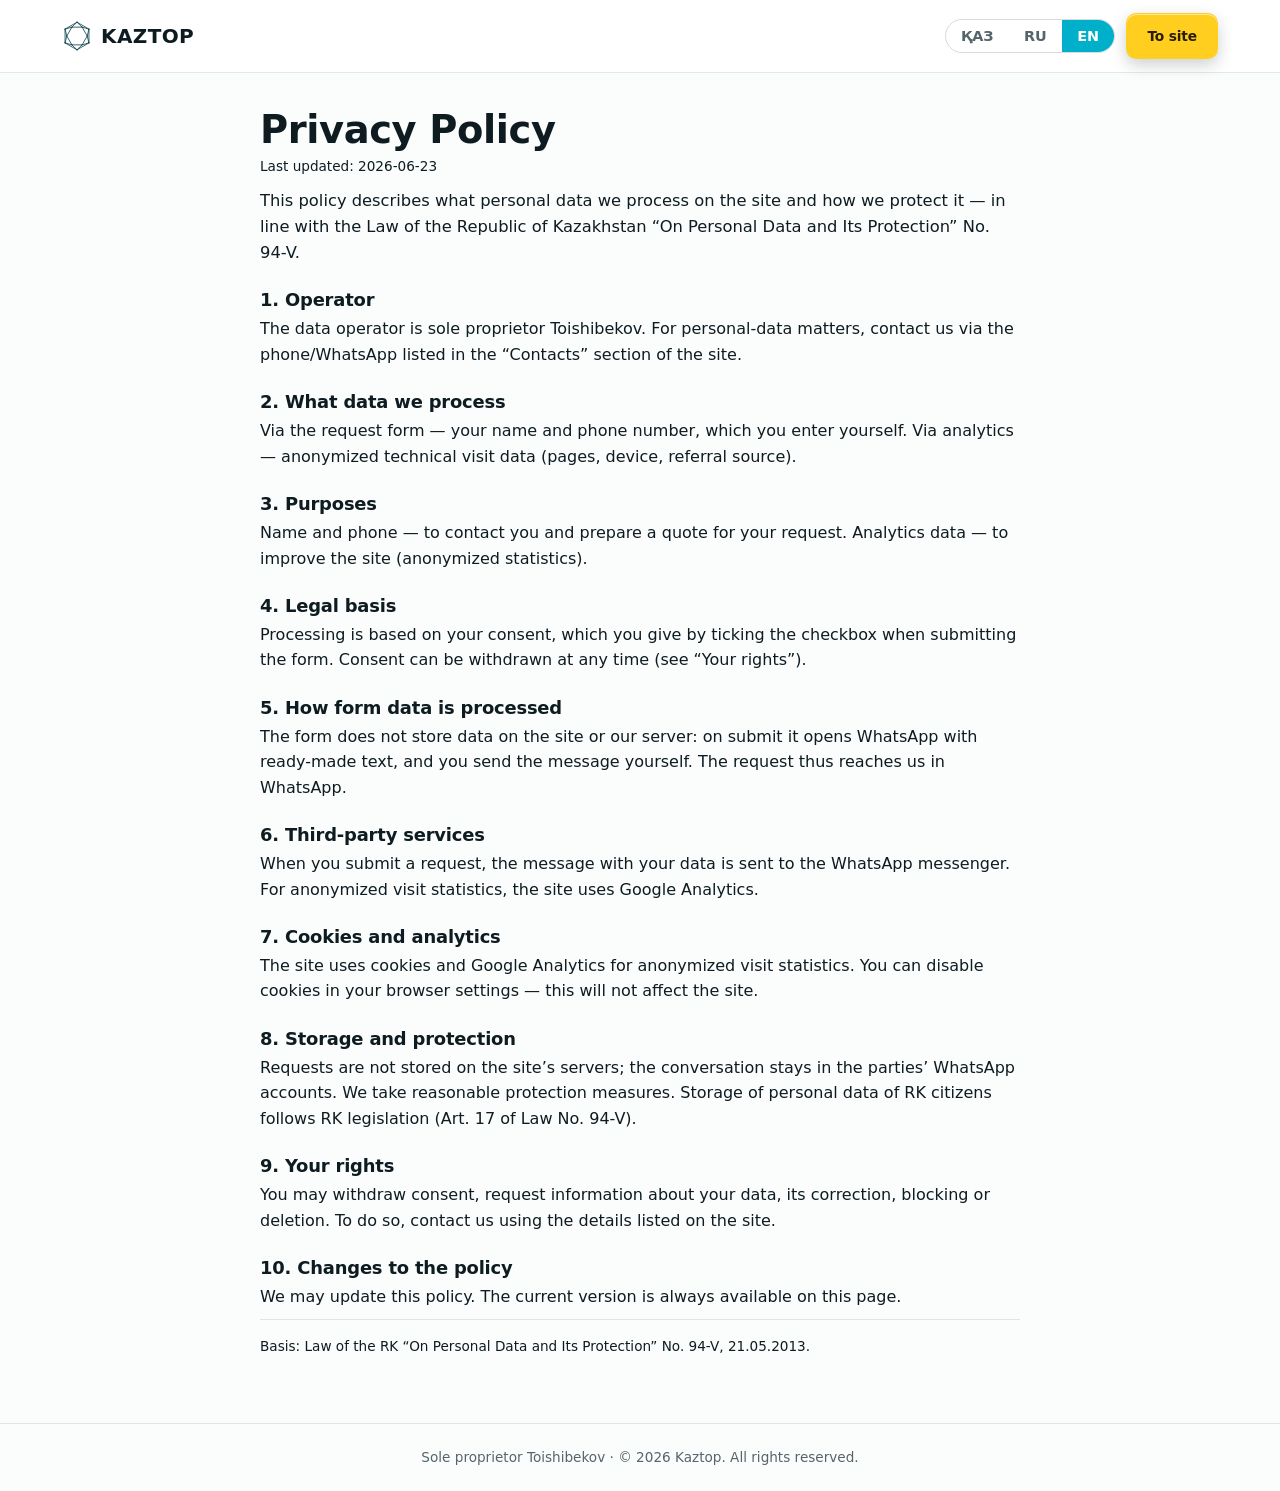
==== privacy.html @ 42e1e6b1 "privacy: add Privacy Policy page + footer link; GA analytics slot (guarded) - privacy.html (ru/kk/en" ====
<!DOCTYPE html>
<html lang="ru">
<head>
  <meta charset="UTF-8" />
  <meta name="viewport" content="width=device-width, initial-scale=1.0" />
  <meta http-equiv="Content-Security-Policy" content="default-src 'self'; script-src 'self' https://www.googletagmanager.com; style-src 'self' 'unsafe-inline' https://fonts.googleapis.com; font-src 'self' https://fonts.gstatic.com; img-src 'self' data: https://www.google-analytics.com; connect-src 'self' https://www.google-analytics.com https://*.analytics.google.com; object-src 'none'; base-uri 'self'; form-action 'self' https://wa.me" />
  <meta name="referrer" content="strict-origin-when-cross-origin" />
  <meta name="robots" content="noindex" />
  <title data-i18n="privacy.meta_title">Политика конфиденциальности — Kaztop</title>
  <link rel="icon" type="image/svg+xml" href="assets/img/favicon.svg" />
  <link rel="preconnect" href="https://fonts.googleapis.com" />
  <link rel="preconnect" href="https://fonts.gstatic.com" crossorigin />
  <link rel="stylesheet" href="https://fonts.googleapis.com/css2?family=Manrope:wght@400;500;600;700&family=Unbounded:wght@600;700;800&display=swap" />
  <link rel="stylesheet" href="assets/css/styles.css" />
</head>
<body class="calc-page">
  <header class="calc-header">
    <div class="container calc-header__inner">
      <a class="brand" href="index.html" aria-label="Kaztop">
        <svg class="brand__logo" viewBox="0 0 100 100" aria-hidden="true" fill="none" stroke="currentColor" stroke-width="2.6" stroke-linejoin="round" stroke-linecap="round"><line x1="50.00" y1="4.00" x2="10.16" y2="27.00"/><line x1="10.16" y1="27.00" x2="10.16" y2="73.00"/><line x1="10.16" y1="73.00" x2="50.00" y2="96.00"/><line x1="50.00" y1="96.00" x2="89.84" y2="73.00"/><line x1="89.84" y1="73.00" x2="89.84" y2="27.00"/><line x1="89.84" y1="27.00" x2="50.00" y2="4.00"/><line x1="67.02" y1="20.52" x2="32.98" y2="20.52"/><line x1="32.98" y1="20.52" x2="15.96" y2="50.00"/><line x1="15.96" y1="50.00" x2="32.98" y2="79.48"/><line x1="32.98" y1="79.48" x2="67.02" y2="79.48"/><line x1="67.02" y1="79.48" x2="84.04" y2="50.00"/><line x1="84.04" y1="50.00" x2="67.02" y2="20.52"/><line x1="50.00" y1="4.00" x2="32.98" y2="20.52"/><line x1="50.00" y1="4.00" x2="67.02" y2="20.52"/><line x1="10.16" y1="27.00" x2="15.96" y2="50.00"/><line x1="10.16" y1="27.00" x2="32.98" y2="20.52"/><line x1="10.16" y1="73.00" x2="32.98" y2="79.48"/><line x1="10.16" y1="73.00" x2="15.96" y2="50.00"/><line x1="50.00" y1="96.00" x2="32.98" y2="79.48"/><line x1="50.00" y1="96.00" x2="67.02" y2="79.48"/><line x1="89.84" y1="73.00" x2="67.02" y2="79.48"/><line x1="89.84" y1="73.00" x2="84.04" y2="50.00"/><line x1="89.84" y1="27.00" x2="67.02" y2="20.52"/><line x1="89.84" y1="27.00" x2="84.04" y2="50.00"/></svg>
        <span class="brand__mark">KAZTOP</span>
      </a>
      <div class="calc-header__right">
        <div class="lang-switch" role="group" aria-label="Язык / Тіл">
          <button type="button" class="lang-btn" data-lang="kk">ҚАЗ</button>
          <button type="button" class="lang-btn" data-lang="ru">RU</button>
          <button type="button" class="lang-btn" data-lang="en">EN</button>
        </div>
        <a class="btn btn--accent btn--sm" href="index.html" data-i18n="calc.back">На сайт</a>
      </div>
    </div>
  </header>

  <main class="legal-wrap">
    <div class="container">
      <article class="legal">
        <h1 class="legal__title" data-i18n="privacy.title">Политика конфиденциальности</h1>
        <p class="legal__updated" data-i18n="privacy.updated">Дата обновления: 23.06.2026</p>
        <p class="legal__intro" data-i18n="privacy.intro"></p>

        <h2 data-i18n="privacy.s1_t">1. Оператор</h2>
        <p data-i18n="privacy.s1_b"></p>
        <h2 data-i18n="privacy.s2_t">2. Какие данные мы обрабатываем</h2>
        <p data-i18n="privacy.s2_b"></p>
        <h2 data-i18n="privacy.s3_t">3. Цели обработки</h2>
        <p data-i18n="privacy.s3_b"></p>
        <h2 data-i18n="privacy.s4_t">4. Правовое основание</h2>
        <p data-i18n="privacy.s4_b"></p>
        <h2 data-i18n="privacy.s5_t">5. Как обрабатываются данные формы</h2>
        <p data-i18n="privacy.s5_b"></p>
        <h2 data-i18n="privacy.s6_t">6. Передача третьим лицам</h2>
        <p data-i18n="privacy.s6_b"></p>
        <h2 data-i18n="privacy.s7_t">7. Cookie и аналитика</h2>
        <p data-i18n="privacy.s7_b"></p>
        <h2 data-i18n="privacy.s8_t">8. Хранение и защита</h2>
        <p data-i18n="privacy.s8_b"></p>
        <h2 data-i18n="privacy.s9_t">9. Ваши права</h2>
        <p data-i18n="privacy.s9_b"></p>
        <h2 data-i18n="privacy.s10_t">10. Изменения политики</h2>
        <p data-i18n="privacy.s10_b"></p>

        <p class="legal__law" data-i18n="privacy.law"></p>
      </article>
    </div>
  </main>

  <footer class="calc-footer">
    <div class="container">
      <span data-i18n="footer.requisites">ИП Тойшибеков</span> · © <span id="year">2026</span> <span data-i18n="footer.rights">Kaztop. Все права защищены.</span>
    </div>
  </footer>

  <script src="assets/js/app.js" defer></script>
</body>
</html>
---- assets/css/styles.css ----
/* =========================================================
   Kaztop — premium B2B landing (v3, "editorial")
   Palette: teal + gold accents (NOT state symbolics — see note below).
   Fonts: Unbounded (display) + Manrope (body).
   Mobile-first. Tested targets: 360px, 1440px.

   ФИРМЕННАЯ ПАЛИТРА = осознанно цвета флага РК: флаговая бирюза + золото-
   «солнце». Это намеренная патриотичная идентичность бренда, а не случайный
   индустриальный teal+yellow. ЮР. ПРИМЕЧАНИЕ: воспроизводить саму госсимволику
   (орёл/солнце с лучами/нацорнамент) на коммерческом сайте запрещено
   (КоАП ст. 458) — поэтому используем только ЦВЕТА флага, без эмблемы.
   ========================================================= */

:root {
  /* цвета флага РК: бирюза (флаговая) + золото-«солнце» */
  --kz:        #00afca;   /* флаговая бирюза */
  --kz-deep:   #053b46;   /* глубокая бирюза */
  --kz-300:    #5fd2e2;
  --gold:      #ffce1f;   /* золото-«солнце» флага */
  --gold-deep: #efb400;

  /* Ink / dark */
  --ink:    #06171c;
  --ink-2:  #0b242c;
  --ink-3:  #103039;

  /* Light surfaces */
  --bg:        #fbfcfc;
  --surface:   #ffffff;
  --surface-2: #eef4f5;

  /* Text */
  --text:  #0e1c21;
  --muted: #55656b;
  --on-dark: #eef6f8;
  --on-dark-muted: #9fb9c0;

  --accent: var(--kz);
  --accent-ink: #ffffff;

  --line:        rgba(14, 28, 33, 0.10);
  --line-strong: rgba(14, 28, 33, 0.16);
  --line-dark:   rgba(255, 255, 255, 0.12);

  --maxw: 1200px;
  --radius: 16px;
  --radius-lg: 24px;
  --radius-sm: 11px;
  --shadow-sm: 0 2px 10px rgba(14, 28, 33, 0.06);
  --shadow:    0 22px 55px rgba(14, 28, 33, 0.14);
  --shadow-dark: 0 30px 70px rgba(0, 0, 0, 0.55);

  --font-display: "Unbounded", "Segoe UI", system-ui, -apple-system, sans-serif;
  --font-body: "Manrope", "Segoe UI", system-ui, -apple-system, "Helvetica Neue", Arial, sans-serif;

  --header-h: 72px;
}

* { box-sizing: border-box; }
html { scroll-behavior: smooth; scroll-padding-top: var(--header-h); }
body {
  margin: 0;
  font-family: var(--font-body);
  color: var(--text);
  background: var(--bg);
  line-height: 1.6;
  -webkit-font-smoothing: antialiased;
  text-rendering: optimizeLegibility;
  overflow-x: hidden;
}
img { max-width: 100%; display: block; }
a { color: inherit; text-decoration: none; }
.container { width: 100%; max-width: var(--maxw); margin: 0 auto; padding: 0 22px; }
.center { text-align: center; }

/* grain overlay */
.grain {
  position: fixed; inset: 0; z-index: 9999; pointer-events: none;
  opacity: 0.05; mix-blend-mode: overlay;
  background-image: url("data:image/svg+xml,%3Csvg%20xmlns%3D%27http%3A%2F%2Fwww.w3.org%2F2000%2Fsvg%27%20width%3D%27180%27%20height%3D%27180%27%3E%3Cfilter%20id%3D%27n%27%3E%3CfeTurbulence%20type%3D%27fractalNoise%27%20baseFrequency%3D%270.82%27%20numOctaves%3D%272%27%20stitchTiles%3D%27stitch%27%2F%3E%3C%2Ffilter%3E%3Crect%20width%3D%27100%25%27%20height%3D%27100%25%27%20filter%3D%27url%28%23n%29%27%2F%3E%3C%2Fsvg%3E");
}

/* ---------- Typography ---------- */
h1, h2, h3 { font-family: var(--font-display); line-height: 1.04; letter-spacing: -0.01em; margin: 0 0 0.45em; font-weight: 700; }
h1 { font-size: clamp(2.1rem, 6vw, 4.4rem); font-weight: 800; line-height: 1.0; }
h2 { font-size: clamp(1.7rem, 4vw, 2.9rem); }
h3 { font-family: var(--font-body); font-weight: 700; font-size: clamp(1.15rem, 2.3vw, 1.45rem); letter-spacing: -0.01em; }

.eyebrow {
  font-family: var(--font-display);
  text-transform: uppercase; letter-spacing: 0.22em;
  font-size: 0.72rem; font-weight: 600; color: var(--gold-deep);
  margin: 0 0 1.2rem;
}
.eyebrow--light { color: var(--gold); }

/* ---------- Buttons ---------- */
.btn {
  display: inline-flex; align-items: center; justify-content: center; gap: 0.5rem;
  padding: 1rem 1.8rem; border-radius: 10px;
  font-family: var(--font-display); font-weight: 600; font-size: 0.96rem; letter-spacing: -0.01em;
  border: 1px solid transparent; cursor: pointer;
  transition: transform 0.16s ease, box-shadow 0.2s ease, background 0.2s ease, border-color 0.2s ease;
  white-space: nowrap;
}
/* без цветного «свечения»: плотная заливка + блик сверху как свет на мокром наливном полу, тень нейтральная */
.btn--accent { background: var(--gold); color: #2a1d00; box-shadow: inset 0 1px 0 rgba(255, 255, 255, 0.55), 0 6px 16px rgba(6, 23, 28, 0.20); }
.btn--accent:hover { background: var(--gold-deep); transform: translateY(-1px); box-shadow: inset 0 1px 0 rgba(255, 255, 255, 0.45), 0 9px 22px rgba(6, 23, 28, 0.30); }
.btn--outline-light { background: transparent; border-color: rgba(255,255,255,0.3); color: #fff; }
.btn--outline-light:hover { border-color: #fff; transform: translateY(-1px); }
.btn--sm { padding: 0.66rem 1.25rem; font-size: 0.86rem; }
.btn--block { width: 100%; }

.link-cta {
  font-family: var(--font-display); font-weight: 600; font-size: 0.92rem; color: var(--kz-deep);
  display: inline-flex; align-items: center; gap: 0.4rem; margin-top: auto; transition: gap 0.16s ease;
}
.link-cta::after { content: "→"; color: var(--gold-deep); transition: transform 0.16s ease; }
.link-cta:hover { color: var(--kz); }
.link-cta:hover::after { transform: translateX(4px); }

/* ---------- Header ---------- */
.site-header {
  position: fixed; top: 0; left: 0; right: 0; z-index: 60; height: var(--header-h);
  display: flex; align-items: center;
  transition: background 0.25s ease, border-color 0.25s ease, box-shadow 0.25s ease;
  border-bottom: 1px solid transparent;
}
.site-header[data-state="top"] { background: transparent; }
.site-header[data-state="top"] .brand__mark { color: #fff; }
.site-header[data-state="top"] .nav a { color: rgba(255,255,255,0.82); }
.site-header[data-state="top"] .nav a:hover { color: var(--gold); }
.site-header[data-state="top"] .nav-toggle span { background: #fff; }
.site-header[data-state="top"] .lang-btn { color: rgba(255,255,255,0.72); }
.site-header[data-state="top"] .lang-switch { border-color: rgba(255,255,255,0.3); }
.site-header[data-state="top"] .nav-toggle { border-color: rgba(255,255,255,0.3); }
.site-header[data-state="scrolled"] {
  background: rgba(255, 255, 255, 0.88); backdrop-filter: blur(14px);
  border-bottom-color: var(--line); box-shadow: var(--shadow-sm);
}
.header__inner { width: 100%; display: flex; align-items: center; justify-content: space-between; gap: 1rem; }
.brand { display: inline-flex; align-items: center; gap: 9px; }
.brand__logo { width: 30px; height: 30px; flex: none; color: var(--text); }
.site-header[data-state="top"] .brand__logo { color: #fff; }
.footer__brand .brand__logo { color: #fff; }
.brand__mark { font-family: var(--font-display); font-weight: 800; letter-spacing: 0.02em; font-size: 1.25rem; color: var(--text); }
.brand__dot { width: 9px; height: 9px; border-radius: 50%; background: var(--gold); box-shadow: 0 0 0 3px rgba(254, 197, 12, 0.25); }

.nav { display: none; gap: 1.15rem; font-size: 0.9rem; font-weight: 600; }
.nav a { color: var(--muted); transition: color 0.15s ease; white-space: nowrap; }
.nav a:hover { color: var(--kz); }

.header__actions { display: flex; align-items: center; gap: 0.6rem; }
/* на мобайле звонок, WhatsApp и Instagram дублируются плавающей панелью — прячем (место под «бургер») */
.header__actions .header__call, .header__actions .header__wa, .header__actions .header__ig { display: none; }
.lang-switch { display: inline-flex; border: 1px solid var(--line-strong); border-radius: 999px; overflow: hidden; }
.lang-btn { background: transparent; border: 0; color: var(--muted); font-family: var(--font-display); padding: 0.52rem 0.95rem; font-size: 0.9rem; font-weight: 700; cursor: pointer; transition: background 0.15s ease, color 0.15s ease; }
.lang-btn.is-active { background: var(--kz); color: #fff; }

.nav-toggle { display: inline-flex; flex-direction: column; justify-content: center; gap: 4px; width: 42px; height: 42px; border: 1px solid var(--line-strong); border-radius: 11px; background: transparent; cursor: pointer; }
.nav-toggle span { display: block; height: 2px; width: 18px; margin: 0 auto; background: var(--text); border-radius: 2px; }
.header__actions .btn--sm { display: none; }

.nav.is-open { display: flex; position: absolute; top: var(--header-h); left: 0; right: 0; flex-direction: column; gap: 0; background: var(--ink); border-bottom: 1px solid var(--line-dark); padding: 0.5rem 22px 1.2rem; }
.nav.is-open a { color: rgba(255,255,255,0.88); padding: 0.9rem 0; border-bottom: 1px solid var(--line-dark); }

/* ---------- Hero ---------- */
.hero {
  position: relative; min-height: clamp(520px, 86svh, 720px); display: flex; align-items: center;
  background: var(--kz-deep); color: var(--on-dark); overflow: hidden;
  padding: calc(var(--header-h) + 1rem) 0 2.2rem;
}
.hero__bg {
  position: absolute; inset: 0; z-index: 0;
  background:
    radial-gradient(80% 60% at 50% 120%, rgba(0, 175, 202, 0.5), transparent 60%),
    linear-gradient(165deg, #04141a 0%, #053b46 45%, #00788c 100%);
}
/* live WebGL "poured resin" surface */
.hero__canvas { position: absolute; inset: 0; z-index: 0; width: 100%; height: 100%; display: block; }
.hero__canvas.is-off { display: none; }
/* optional Spline 3D scene slot */
.hero__spline { position: absolute; inset: 0; z-index: 0; }
.hero__spline.is-active { z-index: 1; }
.hero__spline spline-viewer { width: 100%; height: 100%; display: block; }
/* readability veil over the animated layer */
.hero__veil {
  position: absolute; inset: 0; z-index: 1; pointer-events: none;
  background: linear-gradient(95deg, rgba(4, 20, 26, 0.92) 0%, rgba(4, 20, 26, 0.55) 48%, rgba(4, 20, 26, 0.12) 100%);
}
/* абстрактное золотое свечение — мягкий свет (НЕ «солнце»: без диска и лучей) */
.hero__glow {
  position: absolute; z-index: 1; top: -18%; right: -12%;
  width: 66vw; max-width: 820px; aspect-ratio: 1.3; border-radius: 50%;
  background: radial-gradient(ellipse at 58% 42%, rgba(254, 197, 12, 0.5) 0%, rgba(254, 197, 12, 0.16) 36%, transparent 62%);
  filter: blur(12px); pointer-events: none;
  animation: glow-breathe 12s ease-in-out infinite;
}
@keyframes glow-breathe {
  0%, 100% { transform: scale(1) translate(0, 0); opacity: 1; }
  50%      { transform: scale(1.07) translate(-1.5%, 1.5%); opacity: 0.84; }
}
/* живой «налив»-фон как в hero (WebGL-шейдер на canvas); CSS-градиент — фолбэк */
.section.section--glow {
  position: relative; overflow: hidden;
  background:
    radial-gradient(78% 58% at 50% 118%, rgba(0, 175, 202, 0.32), transparent 60%),
    linear-gradient(165deg, #04141a 0%, #053b46 52%, #00788c 120%);
}
.section--glow > .container { position: relative; z-index: 1; }
.section-fx { position: absolute; inset: 0; z-index: 0; width: 100%; height: 100%; display: block; }
.section-fx.is-off { display: none; }
/* единый тёмный слой поверх шейдера — приглушает и объединяет фон секций */
.section--glow::after { content: ""; position: absolute; inset: 0; z-index: 0; background: rgba(3, 12, 17, 0.62); pointer-events: none; }
/* живая карта Казахстана: маршруты-«перелёты» от Астаны (фон-декор справа) */
.hero__map {
  /* мобайл: карта приподнята в середину — большая часть между заголовком и цифрой */
  position: absolute; z-index: 1; top: 45%; bottom: auto; right: -6%; left: auto;
  transform: translateY(-50%);
  width: clamp(250px, 72vw, 360px);
  opacity: 0.9; pointer-events: none;
  filter: drop-shadow(0 0 20px rgba(254, 197, 12, 0.35)) drop-shadow(0 14px 30px rgba(254, 197, 12, 0.18));
}
.hero__map .geo-svg {
  display: block; width: 100%; height: auto; overflow: visible;
  animation: map-float 16s ease-in-out infinite;
  will-change: transform;
}
@keyframes map-float {
  0%, 100% { transform: translate(0, 0) scale(1) rotate(0deg); }
  30%      { transform: translate(-3%, -3%) scale(1.04) rotate(-1deg); }
  60%      { transform: translate(3%, -4%) scale(0.97) rotate(1deg); }
  82%      { transform: translate(2%, 2%) scale(1.02) rotate(0.4deg); }
}
.hero__inner { position: relative; z-index: 3; max-width: var(--maxw); }
.hero__title { color: #fff; margin-bottom: 0.9rem; font-size: clamp(1.9rem, 4.8vw, 3.4rem); max-width: 16ch; }
.hero__subtitle { font-size: clamp(1.05rem, 2.1vw, 1.3rem); color: var(--on-dark-muted); max-width: 600px; margin: 0 0 1.2rem; }
.hero__stat { color: #fff; font-family: var(--font-display); font-weight: 700; font-size: clamp(0.8rem, 3.6vw, 1.95rem); line-height: 1.25; max-width: none; white-space: nowrap; }
.hero__stat::first-line { color: var(--gold); }
.hero__cta { display: flex; flex-wrap: wrap; gap: 0.8rem; margin-bottom: 0; }
/* статус-бейдж «в наличии» (hero + блок цен) */
.stock-badge { display: inline-flex; align-items: center; gap: 0.55rem; font-weight: 700; font-size: 0.95rem; margin: 0; padding: 0.55rem 1rem; border-radius: 999px; }
.stock-badge::before { content: ""; width: 10px; height: 10px; border-radius: 50%; background: #2bb673; box-shadow: 0 0 0 3px rgba(43, 182, 115, 0.28); flex: none; animation: stock-pulse 2.2s ease-in-out infinite; }
@keyframes stock-pulse { 0%,100% { box-shadow: 0 0 0 3px rgba(43,182,115,0.28); } 50% { box-shadow: 0 0 0 6px rgba(43,182,115,0.12); } }
.price-stock { margin: 0.6rem 0 0; color: #137a4f; background: rgba(43, 182, 115, 0.10); border: 1px solid rgba(43, 182, 115, 0.32); }
/* наличие/отгрузка/доставка в hero — столбиком, по центру */
.hero__avail { display: flex; flex-direction: column; align-items: flex-start; gap: 0.55rem; margin: 0.9rem 0 1.3rem; text-align: left; color: #d9edf0; font-weight: 600; font-size: clamp(0.96rem, 1.6vw, 1.1rem); }
.hero__avail span { display: inline-flex; align-items: center; gap: 0.5rem; text-shadow: 0 1px 8px rgba(0, 0, 0, 0.45); }
.hero__avail span::before { content: ""; width: 9px; height: 9px; border-radius: 50%; background: #2bb673; box-shadow: 0 0 0 3px rgba(43, 182, 115, 0.28); flex: none; animation: stock-pulse 2.2s ease-in-out infinite; }
@media (prefers-reduced-motion: reduce) { .hero__avail span::before { animation: none; } }
@media (prefers-reduced-motion: reduce) { .stock-badge::before { animation: none; } }
.hero__monaco { display: inline-flex; flex-direction: column; gap: 0.2rem; border-left: 2px solid var(--gold); padding: 0.3rem 0 0.3rem 1.1rem; max-width: 540px; }
.hero__monaco-num { font-family: var(--font-display); font-size: clamp(1.3rem, 2.8vw, 1.8rem); font-weight: 800; color: var(--gold); letter-spacing: -0.02em; }
.hero__monaco-text { color: var(--on-dark-muted); font-size: 0.96rem; }
.hero__scroll { position: absolute; left: 50%; bottom: 26px; transform: translateX(-50%); z-index: 3; width: 26px; height: 42px; border: 2px solid rgba(255,255,255,0.35); border-radius: 14px; display: none; }
.hero__scroll span { position: absolute; left: 50%; top: 8px; width: 3px; height: 8px; background: #fff; border-radius: 2px; transform: translateX(-50%); animation: scrolldot 1.6s ease-in-out infinite; }
@keyframes scrolldot { 0%,100% { opacity: 0; transform: translate(-50%, 0); } 50% { opacity: 1; transform: translate(-50%, 8px); } }
/* мобайл: больше воздуха — заголовок сверху, цифра + кнопка опускаются вниз экрана */
@media (max-width: 679px) {
  .hero { align-items: stretch; padding-top: calc(var(--header-h) + 2rem); }
  .hero__inner { display: flex; flex-direction: column; }
  .hero__stat { margin-top: auto; }
}
/* десктоп: цифра + кнопка опущены ниже заголовка (больше воздуха в hero) */
@media (min-width: 680px) {
  .hero__stat { margin-top: clamp(2.5rem, 13vh, 7.5rem); }
}

/* ---------- Toast: наличие · отгрузка · доставка (по очереди справа) ---------- */
.stock-toasts { position: fixed; right: 20px; bottom: calc(16px + 182px + env(safe-area-inset-bottom, 0px)); z-index: 56; width: min(216px, calc(100vw - 130px)); height: 72px; pointer-events: none; }
.stock-toast {
  position: absolute; inset: auto 0 0 0;
  display: flex; gap: 0.5rem; align-items: center;
  background: var(--surface); border: 1px solid var(--line);
  border-radius: 12px; box-shadow: 0 12px 30px rgba(14, 28, 33, 0.15);
  padding: 0.45rem 0.6rem;
  /* «выскакивает» из угла к иконкам контактов (снизу справа) */
  transform-origin: bottom right;
  opacity: 0; transform: scale(0.5) translateY(10px);
  transition: opacity 0.35s ease, transform 0.42s cubic-bezier(0.2, 0.8, 0.3, 1.1);
}
.stock-toast.is-in { opacity: 1; transform: scale(1) translate(0, 0); }
/* хвостик-указатель вниз — на иконку WhatsApp/контактов */
.stock-toast::after { content: ""; position: absolute; right: 20px; bottom: -6px; width: 13px; height: 13px; background: var(--surface); border-right: 1px solid var(--line); border-bottom: 1px solid var(--line); transform: rotate(45deg); border-bottom-right-radius: 3px; }
.stock-toasts.is-static .stock-toast::after { display: none; }
/* аватар-логотип Kaztop */
.stock-toast__avatar { width: 30px; height: 30px; border-radius: 50%; background: rgba(0, 175, 202, 0.12); color: var(--kz-deep); display: inline-flex; align-items: center; justify-content: center; flex: none; }
.stock-toast__avatar svg { width: 18px; height: 18px; }
.stock-toast__body { min-width: 0; }
.stock-toast__top { display: flex; justify-content: space-between; align-items: baseline; gap: 0.35rem; }
.stock-toast__name { font-family: var(--font-display); font-weight: 700; font-size: 0.76rem; color: var(--text); }
.stock-toast__time { font-size: 0.6rem; color: var(--muted); flex: none; }
.stock-toast__msg { margin: 0.08rem 0 0; font-size: 0.7rem; line-height: 1.28; color: var(--muted); }
.stock-toast__msg strong { display: block; font-weight: 600; color: var(--text); }
/* reduced-motion: показываем стопкой статично */
.stock-toasts.is-static { position: fixed; height: auto; }
.stock-toasts.is-static .stock-toast { position: static; opacity: 1; transform: none; margin-bottom: 0.6rem; }

/* ---------- Ticker / marquee ---------- */
.trust { background: var(--ink); border-top: 1px solid var(--line-dark); border-bottom: 1px solid var(--line-dark); overflow: hidden; }
.trust__marquee { position: relative; width: 100%; overflow: hidden; padding: 0.95rem 0; -webkit-mask-image: linear-gradient(90deg, transparent, #000 6%, #000 94%, transparent); mask-image: linear-gradient(90deg, transparent, #000 6%, #000 94%, transparent); }
.trust__track { display: inline-flex; align-items: center; gap: 2.6rem; padding-left: 2.6rem; white-space: nowrap; animation: trust-scroll 30s linear infinite; }
.trust__item { font-family: var(--font-display); font-weight: 600; text-transform: uppercase; letter-spacing: 0.12em; font-size: 0.8rem; color: var(--on-dark); display: inline-flex; align-items: center; gap: 0.7rem; }
.trust__item::before { content: "◆"; color: var(--gold); font-size: 0.7em; }
@keyframes trust-scroll { from { transform: translateX(0); } to { transform: translateX(-50%); } }
@media (prefers-reduced-motion: reduce) { .trust__track { animation: none; flex-wrap: wrap; white-space: normal; justify-content: center; padding-left: 0; gap: 0.4rem 2.6rem; } }

/* ---------- Sections ---------- */
.section { padding: clamp(3.5rem, 8vw, 6.5rem) 0; }
.section--alt { background: var(--surface-2); }
.section--dark { background: var(--ink); color: var(--on-dark); position: relative; }
.section__head { max-width: 760px; margin: 0 0 2.8rem; }
.section__num { font-family: var(--font-display); display: inline-block; font-size: 0.78rem; font-weight: 700; letter-spacing: 0.18em; color: var(--gold-deep); margin-bottom: 0.8rem; }
.section--dark .section__num, .section__head--light .section__num { color: var(--gold); }
.section__head--light h2 { color: #fff; }
.section__sub { color: var(--muted); font-size: 1.1rem; margin: 0; }
.section--dark .section__sub { color: var(--on-dark-muted); }

.draft-badge { display: inline-block; margin-top: 0.9rem; font-family: var(--font-display); font-size: 0.66rem; text-transform: uppercase; letter-spacing: 0.13em; color: var(--gold-deep); border: 1px dashed rgba(224, 168, 0, 0.5); border-radius: 999px; padding: 0.26rem 0.72rem; }
.section--dark .draft-badge { color: var(--gold); border-color: rgba(254, 197, 12, 0.45); }

/* ---------- Grid ---------- */
.grid { display: grid; gap: 1.3rem; }
.grid--2 { grid-template-columns: 1fr; }
.grid--3 { grid-template-columns: 1fr; }
.grid--4 { grid-template-columns: 1fr; }
.grid--objects { grid-template-columns: 1fr; gap: 1.1rem; }

/* ---------- Cards ---------- */
.card { background: var(--surface); border: 1px solid var(--line); border-radius: var(--radius); padding: 1.9rem; box-shadow: var(--shadow-sm); transition: transform 0.18s ease, border-color 0.18s ease, box-shadow 0.18s ease; }
.card:hover { transform: translateY(-4px); border-color: rgba(0, 175, 202, 0.4); box-shadow: var(--shadow); }

.seg-card { position: relative; display: flex; overflow: hidden; min-height: 400px; border-radius: var(--radius); border: 1px solid var(--line-dark); box-shadow: var(--shadow-sm); transition: transform 0.18s ease, box-shadow 0.18s ease; }
.seg-card:hover { transform: translateY(-4px); box-shadow: var(--shadow-dark); }
.seg-card__photo { position: absolute; inset: 0; width: 100%; height: 100%; object-fit: cover; z-index: 0; }
.seg-card::before { content: ""; position: absolute; inset: 0; z-index: 1; background: linear-gradient(180deg, rgba(5,18,23,0.25) 0%, rgba(5,18,23,0.72) 45%, rgba(5,18,23,0.93) 100%); }
.seg-card__body { position: relative; z-index: 2; margin-top: auto; padding: 1.4rem 1.5rem; display: flex; flex-direction: column; gap: 0.55rem; width: 100%; }
.seg-card h3 { margin: 0; color: #fff; text-shadow: 0 2px 10px rgba(0,0,0,0.7); }
.seg-card__pain { margin: 0; font-size: 0.9rem; line-height: 1.45; color: rgba(255,255,255,0.85); text-shadow: 0 1px 6px rgba(0,0,0,0.85); }
.seg-card__solution { margin: 0; font-size: 0.9rem; line-height: 1.45; font-weight: 500; color: #fff; text-shadow: 0 1px 6px rgba(0,0,0,0.85); }
.seg-card .link-cta { margin-top: 0.3rem; color: var(--gold); }
.seg-card .link-cta::after { color: var(--gold); }
@media (prefers-reduced-motion: reduce) { .seg-card:hover { transform: none; } }


.about-card { min-width: 0; }
.about-card p { color: var(--muted); margin: 0; }
.qc-label { font-size: 0.78rem; text-transform: uppercase; letter-spacing: 0.08em; color: var(--kz-deep); font-weight: 700; margin-top: 1rem !important; }
.qc-list { list-style: none; margin: 0.6rem 0 0; padding: 0; display: flex; flex-direction: column; gap: 0.5rem; }
.qc-list li { position: relative; padding-left: 1.7rem; font-size: 0.9rem; color: var(--text); line-height: 1.35; }
.qc-list li::before { content: ""; position: absolute; left: 0; top: 0.15rem; width: 1.15rem; height: 1.15rem; border-radius: 50%; background: rgba(0,175,202,0.12); }
.qc-list li::after { content: ""; position: absolute; left: 0.36rem; top: 0.34rem; width: 0.32rem; height: 0.6rem; border: solid var(--kz-deep); border-width: 0 2px 2px 0; transform: rotate(45deg); }
.about-card--kz { border-color: rgba(0, 175, 202, 0.3); background: linear-gradient(180deg, rgba(0, 175, 202, 0.08), var(--surface)); }
.about-card--kz h3 { color: var(--kz-deep); }

/* ---------- Objects gallery (dark) ---------- */
.obj-tile { position: relative; border-radius: var(--radius-lg); overflow: hidden; min-height: 280px; border: 1px solid var(--line-dark); display: flex; align-items: flex-end; isolation: isolate; transition: transform 0.2s ease, box-shadow 0.2s ease; }
.obj-tile:hover { transform: translateY(-5px); box-shadow: var(--shadow-dark); }
.obj-tile__surface { position: absolute; inset: 0; z-index: -1; background: linear-gradient(125deg, rgba(255,255,255,0.12), transparent 42%), radial-gradient(120% 80% at 25% 0%, rgba(0, 175, 202, 0.55), transparent 60%), linear-gradient(160deg, #0c2c34, #06171c 72%); }
.obj-tile:nth-child(3n+2) .obj-tile__surface { background: linear-gradient(125deg, rgba(255,255,255,0.12), transparent 42%), radial-gradient(120% 80% at 80% 0%, rgba(254, 197, 12, 0.32), transparent 58%), linear-gradient(160deg, #11313a, #07191e 72%); }
.obj-tile:nth-child(3n+3) .obj-tile__surface { background: linear-gradient(125deg, rgba(255,255,255,0.14), transparent 42%), radial-gradient(120% 80% at 50% 0%, rgba(95, 210, 226, 0.4), transparent 60%), linear-gradient(160deg, #0a2730, #050f13 72%); }
.obj-tile__watermark { position: absolute; top: 14px; left: 14px; z-index: 2; font-family: var(--font-display); font-size: 0.62rem; text-transform: uppercase; letter-spacing: 0.14em; background: rgba(5, 12, 16, 0.6); backdrop-filter: blur(6px); border: 1px solid var(--line-dark); color: #fff; padding: 0.22rem 0.6rem; border-radius: 999px; }
.obj-tile__caption { position: relative; width: 100%; z-index: 2; padding: 1.7rem 1.4rem 1.4rem; background: linear-gradient(180deg, transparent, rgba(4, 9, 12, 0.88)); font-family: var(--font-display); font-size: 0.92rem; font-weight: 600; color: #fff; }
/* реальные фото из манифеста (assets/img/objects.json) */
.obj-tile__img { position: absolute; inset: 0; width: 100%; height: 100%; object-fit: cover; z-index: 0; }
.obj-tile--photo:hover .obj-tile__img { transform: scale(1.03); transition: transform 0.35s ease; }

/* ---------- Prices ---------- */
.price-grid { margin-bottom: 1.6rem; }
.price-card { text-align: center; padding: 2.4rem 1.8rem; }
.price-card__title { color: var(--muted); margin: 0 0 0.9rem; font-weight: 600; }
.price-card__value { display: flex; align-items: baseline; justify-content: center; gap: 0.4rem; margin: 0; }
.price-card__from { color: var(--muted); font-size: 0.95rem; }
.price-card__num { font-family: var(--font-display); font-size: clamp(2.3rem, 5vw, 3.3rem); font-weight: 800; color: var(--kz); letter-spacing: -0.02em; }
.price-card__unit { color: var(--muted); font-weight: 600; }
.price-note { max-width: 740px; margin: 0 auto 2rem; text-align: center; color: var(--muted); background: var(--surface); border: 1px solid var(--line); border-left: 3px solid var(--gold); border-radius: var(--radius-sm); padding: 1.1rem 1.3rem; box-shadow: var(--shadow-sm); }

/* ---------- Form (dark) ---------- */
.form-layout { display: grid; gap: 2rem; align-items: start; }
.form-intro { margin: 0; }
.lead-form { display: grid; gap: 1.1rem; padding: clamp(1.6rem, 4vw, 2.4rem); background: var(--surface); color: var(--text); }
.field { display: grid; gap: 0.4rem; }
.field label { font-size: 0.86rem; font-weight: 600; color: var(--muted); }
.field input, .field select { width: 100%; background: var(--surface-2); border: 1px solid var(--line); border-radius: var(--radius-sm); color: var(--text); padding: 0.9rem 1rem; font-size: 1rem; font-family: inherit; transition: border-color 0.15s ease, background 0.15s ease, box-shadow 0.15s ease; }
.field input:focus, .field select:focus { outline: none; border-color: var(--kz); background: #fff; box-shadow: 0 0 0 3px rgba(0, 175, 202, 0.14); }
.field input::placeholder { color: #93a1a6; }
.form-error { color: #d23b3b; font-size: 0.9rem; margin: 0; }
.form-disclaimer { color: var(--muted); font-size: 0.82rem; margin: 0.2rem 0 0; text-align: center; }

/* ---------- Contacts ---------- */

/* ---------- Footer ---------- */
.site-footer { background: var(--ink); color: var(--on-dark); padding: 2.2rem 0 1.2rem; border-top: 3px solid var(--gold); }
.footer__inner { display: flex; flex-direction: column; gap: 1.4rem; }
.footer__brand .brand__mark { color: #fff; }
.footer__tagline { color: var(--on-dark-muted); margin: 0.4rem 0 0; max-width: 30ch; line-height: 1.45; font-size: 0.9rem; }
.footer__contacts { display: flex; flex-direction: column; gap: 0.6rem; }
.footer__col-title { font-family: var(--font-display); font-size: 0.74rem; text-transform: uppercase; letter-spacing: 0.13em; color: var(--gold); margin: 0; }
.footer__wa-btn { display: inline-flex; align-items: center; gap: 0.5rem; align-self: flex-start; padding: 0.6rem 1.1rem; border-radius: 999px; background: var(--gold); color: #2a1d00; font-family: var(--font-display); font-weight: 700; font-size: 0.92rem; text-decoration: none; transition: background 0.15s ease, transform 0.15s ease; }
.footer__wa-btn:hover { background: var(--gold-deep); transform: translateY(-2px); }
.footer__contact-list { list-style: none; margin: 0; padding: 0; display: flex; flex-direction: column; gap: 0.45rem; }
@media (min-width: 560px) { .footer__contact-list { display: grid; grid-template-columns: auto auto; gap: 0.5rem 1.8rem; } }
.footer__contact-list li { display: flex; align-items: center; gap: 0.6rem; color: var(--on-dark-muted); font-size: 0.92rem; }
.footer__contact-list li svg { color: var(--gold); flex: 0 0 auto; }
.footer__contact-list a { color: var(--on-dark); text-decoration: none; transition: color 0.15s ease; }
.footer__contact-list a:hover { color: var(--gold); }
.footer__bottom { margin-top: 1.4rem; padding-top: 1rem; border-top: 1px solid var(--line-dark); display: flex; flex-wrap: wrap; gap: 0.3rem 1.5rem; justify-content: space-between; align-items: baseline; }
.footer__bottom p { margin: 0; color: var(--on-dark-muted); font-size: 0.85rem; }
.footer__note { font-size: 0.8rem; opacity: 0.75; max-width: 420px; }

/* ---------- Scroll reveal ---------- */
.reveal { opacity: 0; transform: translateY(26px); transition: opacity 0.7s cubic-bezier(0.2, 0.7, 0.2, 1), transform 0.7s cubic-bezier(0.2, 0.7, 0.2, 1); }
.reveal.in { opacity: 1; transform: none; }

/* ---------- Header contact icons ---------- */
.icon-btn {
  display: inline-flex; align-items: center; justify-content: center;
  width: 40px; height: 40px; border-radius: 11px;
  border: 1px solid var(--line-strong); color: var(--text); background: transparent;
  transition: color 0.15s ease, border-color 0.15s ease, background 0.15s ease;
}
.icon-btn svg { width: 18px; height: 18px; }
.icon-btn:hover { color: var(--gold-deep); border-color: var(--gold-deep); }
.header__wa:hover { color: #25d366; border-color: #25d366; }
.header__ig:hover { color: #e1306c; border-color: #e1306c; }
.site-header[data-state="top"] .icon-btn { color: #fff; border-color: rgba(255, 255, 255, 0.3); }

/* ---------- Hero service chips ---------- */
.hero__chips { display: flex; flex-wrap: wrap; gap: 0.5rem; margin: 0 0 1.1rem; }
.chip {
  font-family: var(--font-body); font-weight: 600; font-size: 0.82rem;
  color: var(--on-dark); border: 1px solid rgba(255, 255, 255, 0.22);
  border-radius: 999px; padding: 0.42rem 0.95rem;
  transition: border-color 0.15s ease, color 0.15s ease, background 0.15s ease;
}
.chip:hover { border-color: var(--gold); color: var(--gold); background: rgba(254, 197, 12, 0.06); }

/* ---------- Services at a glance ---------- */
/* типы покрытий — мета в раскрытой карточке (применение/толщина) */

/* ---------- Floating contact FABs (всегда снизу-справа) ---------- */
.floating-bar {
  position: fixed; right: 16px; bottom: calc(16px + env(safe-area-inset-bottom, 0px)); z-index: 55;
  display: flex; flex-direction: column; gap: 0.6rem;
}
.fab {
  width: 52px; height: 52px; border-radius: 50%;
  display: inline-flex; align-items: center; justify-content: center;
  box-shadow: 0 10px 26px rgba(0, 0, 0, 0.30); transition: transform 0.15s ease, box-shadow 0.2s ease;
}
.fab:hover { transform: translateY(-2px); box-shadow: 0 14px 32px rgba(0, 0, 0, 0.38); }
.fab svg { width: 24px; height: 24px; }
.fab--wa { background: #25d366; color: #fff; order: -1; }
.fab--call { background: var(--gold); color: #2a1d00; }
.fab--ig { background: linear-gradient(45deg, #f09433 0%, #e6683c 25%, #dc2743 50%, #cc2366 75%, #bc1888 100%); color: #fff; }

/* =========================================================
   Responsive
   ========================================================= */
@media (max-width: 400px) {
  .brand__mark { font-size: 1.02rem; }
  .icon-btn { width: 38px; height: 38px; }
  .header__actions { gap: 0.3rem; }
  .lang-btn { padding: 0.46rem 0.5rem; font-size: 0.76rem; }
  .nav-toggle { width: 38px; }
}
@media (min-width: 680px) {
  .grid--2 { grid-template-columns: 1fr 1fr; }
  .grid--objects { grid-template-columns: 1fr 1fr; }
  .footer__inner { flex-direction: row; justify-content: space-between; align-items: flex-start; gap: 2.5rem; }
  .hero__scroll { display: block; }
  .hero__map { top: 13%; bottom: auto; right: -2%; transform: none; width: clamp(380px, 46vw, 620px); opacity: 0.95; }
}
@media (min-width: 940px) {
  .grid--3 { grid-template-columns: repeat(3, 1fr); }
  .grid--4 { grid-template-columns: repeat(4, 1fr); }
  .grid--objects { grid-template-columns: repeat(3, 1fr); }
  .form-layout { grid-template-columns: 0.9fr 1.1fr; gap: 3rem; }
  .form-intro { position: sticky; top: calc(var(--header-h) + 1rem); }
}
/* полная инлайн-навигация — только когда хватает ширины (8 пунктов + бренд + язык + CTA) */
@media (min-width: 1180px) {
  .nav { display: flex; }
  .nav-toggle { display: none; }
  .header__actions .btn--sm { display: inline-flex; }
}
@media (prefers-reduced-motion: reduce) {
  * { scroll-behavior: auto !important; transition: none !important; animation: none !important; }
  .reveal { opacity: 1; transform: none; }
}

/* цены — таблица-ориентир */
.price-table { display: flex; flex-direction: column; border: 1px solid var(--line); border-radius: var(--radius); overflow: hidden; background: var(--surface); }
.price-row { display: grid; grid-template-columns: 1fr auto auto; gap: 0.75rem 1rem; align-items: center; padding: 0.85rem 1.1rem; border-top: 1px solid var(--line); }
.price-row:first-child { border-top: 0; }
.price-row__sys { font-size: 0.92rem; }
.price-row__th { font-size: 0.8rem; color: var(--muted); white-space: nowrap; }
.price-row__price { font-weight: 700; color: var(--kz-deep); white-space: nowrap; }
.price-disclaimer { margin-top: 0.75rem; font-size: 0.8rem; color: var(--muted); }
@media (max-width: 560px) { .price-row { grid-template-columns: 1fr auto; } .price-row__th { grid-column: 1 / -1; order: 3; } }

/* услуги */
/* ============ Методика подбора (#how-select) — карточки с фоном ============ */
.method-grid { display: grid; grid-template-columns: 1fr; gap: 1rem; align-items: stretch; }
.method-card {
  position: relative; min-height: 250px; border-radius: var(--radius); overflow: hidden;
  border: 1px solid var(--line-dark); display: flex;
  background: linear-gradient(160deg, var(--ink-3), var(--ink));
  transition: transform 0.18s ease, box-shadow 0.18s ease;
}
.method-card:hover { transform: translateY(-3px); box-shadow: var(--shadow-dark); }
/* фото-фон отдельным слоем — осветляем, чтобы было видно */
.method-card__bg { position: absolute; inset: 0; width: 100%; height: 100%; object-fit: cover; z-index: 0; filter: brightness(1.5) saturate(1.08); }
.method-card::before {
  content: ""; position: absolute; inset: 0; z-index: 1;
  background: linear-gradient(180deg, rgba(5, 18, 23, 0.18) 0%, rgba(5, 18, 23, 0.66) 52%, rgba(5, 18, 23, 0.93) 100%);
}
.method-card__inner { position: relative; z-index: 2; padding: 1.3rem 1.4rem; display: flex; flex-direction: column; gap: 0.6rem; align-self: flex-end; width: 100%; }
.method-card__title { font-family: var(--font-display); font-weight: 800; font-size: 1.05rem; line-height: 1.2; color: #fff; margin: 0; text-shadow: 0 2px 8px rgba(0,0,0,0.7); }
.method-card__list { list-style: none; margin: 0; padding: 0; display: flex; flex-direction: column; gap: 0.36rem; }
.method-card__list li { position: relative; padding-left: 1rem; font-size: 0.86rem; font-weight: 600; line-height: 1.4; color: #fff; text-shadow: 0 1px 6px rgba(0,0,0,0.85); }
.method-card__list li::before { content: ""; position: absolute; left: 0; top: 0.5em; width: 5px; height: 5px; border-radius: 50%; background: var(--gold); }
.method-base { margin-top: 1.6rem; }
.method-base__title { font-family: var(--font-display); text-transform: uppercase; letter-spacing: 0.1em; font-size: 0.76rem; font-weight: 700; color: var(--gold-deep); margin: 0 0 0.9rem; display: flex; align-items: center; gap: 0.6rem; }
.method-base__title::before { content: ""; width: 22px; height: 2px; background: var(--gold); flex: none; }
.method-base__grid { display: grid; grid-template-columns: 1fr; gap: 0; }
.base-item { display: flex; align-items: flex-start; gap: 0.75rem; padding: 1.05rem 0; border-top: 1px solid var(--line); }
.base-item__icon { flex: none; width: 22px; height: 22px; border-radius: 50%; background: rgba(254, 197, 12, 0.15); color: var(--gold-deep); font-size: 0.72rem; font-weight: 700; display: inline-flex; align-items: center; justify-content: center; margin-top: 0.1rem; }
.base-item__body { min-width: 0; }
.base-item__text { display: block; font-size: 0.95rem; font-weight: 600; line-height: 1.3; color: var(--text); }
.base-item__desc { margin: 0.25rem 0 0; font-size: 0.86rem; line-height: 1.45; color: var(--muted); }
@media (min-width: 760px) { .method-base__grid { grid-template-columns: 1fr 1fr; column-gap: 2.4rem; } }
@media (min-width: 640px) { .method-grid { grid-template-columns: 1fr 1fr; } }
@media (min-width: 1000px) { .method-grid { grid-template-columns: repeat(4, 1fr); } }
@media (prefers-reduced-motion: reduce) { .method-card:hover { transform: none; } }

/* ============ Этапы работы (#process) ============ */
.steps { display: grid; grid-template-columns: 1fr; gap: 1rem; counter-reset: step; }
.step-card { position: relative; padding: 1.4rem 1.5rem; border: 1px solid var(--line); border-radius: var(--radius); background: var(--surface); box-shadow: var(--shadow-sm); display: flex; flex-direction: column; gap: 0.4rem; }
.step-card__num { font-family: var(--font-display); font-weight: 800; font-size: 1.6rem; line-height: 1; color: var(--kz); opacity: 0.55; }
.step-card__title { font-size: 1.02rem; line-height: 1.25; }
.step-card__desc { font-size: 0.9rem; line-height: 1.45; color: var(--muted); margin: 0; }
@media (min-width: 640px) { .steps { grid-template-columns: 1fr 1fr; } }
@media (min-width: 1040px) { .steps { grid-template-columns: repeat(5, 1fr); } }

/* ============ Декор: RAL + флоки (#decor, dark) ============ */
.decor__label { font-family: var(--font-display); font-size: 1.05rem; color: var(--on-dark); margin: 1.8rem 0 1rem; }
.decor__label:first-of-type { margin-top: 0; }
.decor__disclaimer { font-size: 0.82rem; color: var(--on-dark-muted); margin: 1.4rem 0 1.6rem; max-width: 60ch; }
/* горизонтальная прокрутка палитры (RAL + флоки) */
.ral-grid { min-height: 116px; }
.flake-grid { min-height: 150px; }
.ral-grid, .flake-grid {
  display: flex; flex-wrap: nowrap; gap: 0.8rem; overflow-x: auto; overflow-y: hidden;
  padding-bottom: 1.1rem; -webkit-overflow-scrolling: touch;
  scrollbar-width: auto; scrollbar-color: var(--gold) rgba(255,255,255,0.1);
}
.ral-grid::-webkit-scrollbar, .flake-grid::-webkit-scrollbar { height: 12px; }
.ral-grid::-webkit-scrollbar-track, .flake-grid::-webkit-scrollbar-track { background: rgba(255,255,255,0.1); border-radius: 999px; }
.ral-grid::-webkit-scrollbar-thumb, .flake-grid::-webkit-scrollbar-thumb { background: var(--gold); border-radius: 999px; border: 2px solid transparent; background-clip: padding-box; }
.ral-grid::-webkit-scrollbar-thumb:hover, .flake-grid::-webkit-scrollbar-thumb:hover { background: var(--gold-deep); background-clip: padding-box; }
.ral-swatch { flex: 0 0 132px; scroll-snap-align: start; display: flex; flex-direction: column; gap: 0.15rem; }
.ral-swatch__chip { display: block; height: 76px; border-radius: var(--radius-sm); border: 1px solid var(--line-dark); }
.ral-swatch__code { font-family: var(--font-display); font-weight: 700; font-size: 0.78rem; color: var(--on-dark); margin-top: 0.3rem; }
.ral-swatch__name { font-size: 0.75rem; color: var(--on-dark-muted); line-height: 1.2; }
.flake-tile { flex: 0 0 190px; scroll-snap-align: start; margin: 0; border-radius: var(--radius-sm); overflow: hidden; border: 1px solid var(--line-dark); position: relative; }
.flake-tile__img { width: 100%; height: 120px; object-fit: cover; display: block; }
.flake-tile__id { position: absolute; left: 6px; bottom: 6px; font-family: var(--font-display); font-size: 0.66rem; font-weight: 600; color: #fff; background: rgba(5, 12, 16, 0.6); backdrop-filter: blur(4px); padding: 0.12rem 0.45rem; border-radius: 999px; }

/* спонсорство — бегущая строка */
.sponsors { padding: 2.5rem 0; background: var(--ink); color: var(--on-dark); overflow: hidden; position: relative; }
.sponsors__marquee { position: relative; z-index: 1; }
.sponsors__title { text-align: center; font-family: var(--font-display); font-weight: 700; font-size: 1.1rem; }
.sponsors__sub { text-align: center; color: var(--on-dark-muted); }
.sponsors__marquee { margin-top: 1.5rem; position: relative; width: 100%; overflow: hidden; -webkit-mask-image: linear-gradient(90deg, transparent, #000 8%, #000 92%, transparent); mask-image: linear-gradient(90deg, transparent, #000 8%, #000 92%, transparent); }
.sponsors__track { display: inline-flex; gap: 3rem; padding-left: 3rem; white-space: nowrap; animation: sponsors-scroll 32s linear infinite; }
.sponsors__item { font-family: var(--font-display); font-weight: 700; font-size: 1.05rem; letter-spacing: 0.04em; color: var(--on-dark); opacity: 0.85; }
@keyframes sponsors-scroll { from { transform: translateX(0); } to { transform: translateX(-50%); } }
@media (prefers-reduced-motion: reduce) { .sponsors__track { animation: none; flex-wrap: wrap; white-space: normal; justify-content: center; } }

/* контакты: адаптивная сетка под любое число карточек */

/* документ-галереи в блоке «О компании» (сертификаты + техкарты) */
.doc-toggle { margin-top: 1rem; background: transparent; border-color: var(--line-strong); color: var(--text); }
.doc-toggle:hover { border-color: var(--gold-deep); color: var(--gold-deep); transform: translateY(-2px); }
.doc-gallery[hidden] { display: none; }
.doc-gallery {
  display: flex; flex-wrap: nowrap; gap: 0.7rem; margin-top: 1rem;
  overflow-x: auto; overflow-y: hidden; padding-bottom: 0.9rem;
  scroll-snap-type: x proximity; -webkit-overflow-scrolling: touch;
  scrollbar-width: auto; scrollbar-color: var(--gold-deep) var(--line);
}
.doc-gallery::-webkit-scrollbar { height: 12px; }
.doc-gallery::-webkit-scrollbar-track { background: var(--line); border-radius: 999px; }
.doc-gallery::-webkit-scrollbar-thumb { background: var(--gold-deep); border-radius: 999px; border: 2px solid transparent; background-clip: padding-box; }
.doc-gallery::-webkit-scrollbar-thumb:hover { background: var(--gold); background-clip: padding-box; }
.doc-thumb { flex: 0 0 clamp(180px, 60vw, 230px); height: auto; scroll-snap-align: start; border-radius: var(--radius-sm); border: 1px solid var(--line); background: #fff; cursor: zoom-in; transition: transform 0.16s ease, box-shadow 0.2s ease; }
.doc-thumb:hover { transform: translateY(-3px); box-shadow: var(--shadow); }

/* объекты — авто-бегущая лента фото */
/* лента работ: авто-прокрутка (JS) + ручной скролл/свайп/драг */
.objects-marquee {
  position: relative; width: 100%; min-height: 252px;
  overflow-x: auto; overflow-y: hidden; -webkit-overflow-scrolling: touch;
  padding-bottom: 0.9rem; cursor: grab;
  -webkit-mask-image: linear-gradient(90deg, transparent, #000 4%, #000 96%, transparent);
  mask-image: linear-gradient(90deg, transparent, #000 4%, #000 96%, transparent);
  scrollbar-width: thin; scrollbar-color: rgba(254, 197, 12, 0.6) rgba(255, 255, 255, 0.10);
}
.objects-marquee.is-grabbing { cursor: grabbing; }
.objects-marquee::-webkit-scrollbar { height: 8px; }
.objects-marquee::-webkit-scrollbar-track { background: rgba(255, 255, 255, 0.10); border-radius: 999px; }
.objects-marquee::-webkit-scrollbar-thumb { background: rgba(254, 197, 12, 0.6); border-radius: 999px; }
.objects-marquee::-webkit-scrollbar-thumb:hover { background: var(--gold); }
.objects-track { display: inline-flex; gap: 1rem; padding-left: 1rem; }
.objects-track .obj-tile { flex: 0 0 clamp(240px, 70vw, 360px); min-height: 240px; }

/* реальные объекты — именованные карточки (на тёмной секции) */
.objects-grid--named { display: grid; grid-template-columns: 1fr; gap: 0.75rem; }
.obj-named { display: flex; flex-direction: column; gap: 0.2rem; padding: 0.9rem 1.1rem; border: 1px solid var(--line-dark); border-radius: var(--radius-sm); background: rgba(255,255,255,0.04); }
.obj-named__name { color: var(--on-dark); font-weight: 600; font-size: 0.95rem; line-height: 1.3; }
.obj-named__city { color: var(--on-dark-muted); font-size: 0.8rem; }
@media (min-width: 640px) { .objects-grid--named { grid-template-columns: 1fr 1fr; } }
@media (min-width: 1000px) { .objects-grid--named { grid-template-columns: 1fr 1fr 1fr; } }

/* ============ Каталог систем — карточки с фото + «Подробнее» ============ */
.systems-grid { display: grid; grid-template-columns: 1fr; gap: 1rem; align-items: start; }
@media (min-width: 760px) { .systems-grid { grid-template-columns: 1fr 1fr; } }
.type-card { background: var(--surface); border: 1px solid var(--line); border-radius: var(--radius); overflow: hidden; box-shadow: var(--shadow-sm); display: flex; flex-direction: column; transition: border-color 0.18s ease, box-shadow 0.18s ease; }
.type-card:hover { box-shadow: var(--shadow); border-color: rgba(0, 175, 202, 0.4); }
.type-card.is-open { border-color: rgba(0, 175, 202, 0.45); box-shadow: var(--shadow); }
/* медиа с текстом поверх фото */
.type-card__media { position: relative; width: 100%; aspect-ratio: 21 / 9; min-height: 200px; overflow: hidden; }
.type-card__photo { position: absolute; inset: 0; width: 100%; height: 100%; object-fit: cover; display: block; cursor: zoom-in; }
.type-card__overlay { position: absolute; inset: 0; z-index: 1; pointer-events: none; display: flex; flex-direction: column; justify-content: flex-end; gap: 0.3rem; padding: 1.1rem 1.25rem; background: linear-gradient(180deg, rgba(5,18,23,0) 35%, rgba(5,18,23,0.55) 68%, rgba(5,18,23,0.9) 100%); }
.type-card__title { font-family: var(--font-display); font-weight: 800; font-size: 1.12rem; line-height: 1.18; margin: 0; color: #fff; text-shadow: 0 2px 10px rgba(0,0,0,0.65); }
.type-card__teaser { font-size: 0.86rem; font-weight: 500; line-height: 1.35; margin: 0; color: rgba(255,255,255,0.92); text-shadow: 0 1px 6px rgba(0,0,0,0.8); }
.type-card__info { padding: 1rem 1.35rem 1.3rem; display: flex; flex-direction: column; }
.type-card__toggle { align-self: flex-start; display: inline-flex; align-items: center; gap: 0.4rem; background: transparent; border: 1px solid var(--line-strong); border-radius: 999px; padding: 0.5rem 1.05rem; font-family: var(--font-display); font-weight: 600; font-size: 0.82rem; color: var(--kz-deep); cursor: pointer; transition: border-color 0.15s ease, color 0.15s ease, background 0.15s ease; }
.type-card__toggle:hover { border-color: var(--kz); color: var(--kz); background: rgba(0, 175, 202, 0.05); }
.type-card__toggle .acc-chev { width: 16px; height: 16px; flex: none; color: var(--muted); transition: transform 0.25s ease; }
.type-card.is-open .type-card__toggle .acc-chev { transform: rotate(180deg); }
.type-card__extra { display: none; flex-direction: column; gap: 0.7rem; margin-top: 0.85rem; padding-top: 0.85rem; border-top: 1px solid var(--line); animation: acc-reveal 0.28s ease; }
.type-card.is-open .type-card__extra { display: flex; }
@keyframes acc-reveal { from { opacity: 0; transform: translateY(-6px); } to { opacity: 1; transform: none; } }
.acc-cta { align-self: flex-start; margin-top: 0.5rem; text-decoration: none; }

/* содержимое раскрытой системы (преимущества + стандарты со срезами) */
.sys-card__adv-label { font-size: 0.78rem; text-transform: uppercase; letter-spacing: 0.08em; color: var(--muted); margin: 0; }
.sys-card__adv { list-style: none; margin: 0; padding: 0; display: flex; flex-wrap: wrap; gap: 0.4rem 0.6rem; }
.sys-card__adv li { font-size: 0.84rem; color: var(--text); background: var(--surface-2); border-radius: 999px; padding: 0.25rem 0.7rem; }
.sys-std { display: grid; grid-template-columns: 54px 84px 1fr; gap: 0.75rem; align-items: start; padding-top: 0.75rem; border-top: 1px solid var(--line); }
.sys-std__cut { width: 54px; height: 42px; object-fit: cover; border-radius: 6px; border: 1px solid var(--line); align-self: start; cursor: zoom-in; }
.sys-std__name { font-weight: 700; font-size: 0.82rem; color: var(--kz-deep); }
.sys-std__body { display: flex; flex-direction: column; gap: 0.2rem; }
.sys-std__sys { font-size: 0.9rem; line-height: 1.4; }
.sys-std__th { font-size: 0.8rem; color: var(--muted); }
.sys-std__docs { display: flex; flex-wrap: wrap; gap: 0.35rem 0.45rem; margin-top: 0.35rem; }
.spec-link { font-family: var(--font-display); font-weight: 600; font-size: 0.74rem; letter-spacing: 0.01em; color: var(--gold-deep); background: transparent; border: 1px solid var(--gold-deep); border-radius: 999px; padding: 0.18rem 0.6rem; cursor: zoom-in; transition: background 0.15s ease, color 0.15s ease; }
.spec-link:hover { background: var(--gold); color: #2a1d00; border-color: var(--gold); }
@media (max-width: 420px) { .sys-std { grid-template-columns: 44px 1fr; } .sys-std__cut { width: 44px; height: 34px; } .sys-std__name { grid-column: 2; } .sys-std__body { grid-column: 1 / -1; } }
@media (prefers-reduced-motion: reduce) { .type-card__extra { animation: none; } .type-card__toggle .acc-chev { transition: none; } }

/* футер: реквизиты */
.footer__requisites { margin-top: 0.5rem; font-size: 0.72rem; line-height: 1.5; color: var(--on-dark-muted); max-width: 46ch; }

/* отключённые контакты/форма до получения данных клиента */
.is-disabled { opacity: 0.5; pointer-events: none; cursor: default; }
.lead-form.is-disabled .field,
.lead-form.is-disabled .btn { opacity: 0.55; }
.form-notice {
  margin: 0.75rem 0 0;
  padding: 0.8rem 1rem;
  border-radius: var(--radius-sm);
  background: rgba(0, 175, 202, 0.12);
  border: 1px solid var(--line-strong);
  color: var(--text);
  font-size: 0.95rem;
  line-height: 1.4;
}

/* ============ GEO — золотая карта-маршруты в hero ============ */
.geo-contour {
  fill: rgba(254, 197, 12, 0.10);
  stroke: rgba(254, 197, 12, 0.62);
  stroke-width: 1.4; stroke-linejoin: round;
}
/* стрелки прорисовываются ПООЧЕРЁДНО (волной по кругу от Астаны), медленно.
   --len = длина дуги, --i = порядковый номер (из build-geomap.py) */
.geo-arc {
  fill: none;
  stroke: rgba(255, 240, 200, 0.55);
  stroke-width: 1.4; stroke-linecap: round;
  stroke-dasharray: var(--len); stroke-dashoffset: var(--len);
  animation: geo-draw 18s ease-in-out infinite;
  animation-delay: calc(var(--i) * 0.8s);
}
.geo-arc--real {
  stroke: #fff; stroke-width: 2.4;
  filter: drop-shadow(0 0 6px rgba(254, 197, 12, 0.9));
}
@keyframes geo-draw {
  0%   { stroke-dashoffset: var(--len); opacity: 0; }
  3%   { opacity: 1; }
  12%  { stroke-dashoffset: 0; opacity: 1; }
  90%  { stroke-dashoffset: 0; opacity: 1; }
  100% { stroke-dashoffset: 0; opacity: 0; }
}

.geo-city { stroke: rgba(40, 29, 0, 0.55); stroke-width: 1.2; }
.geo-city--major { fill: rgba(254, 210, 90, 0.9); }
.geo-city--real  { fill: #fff; filter: drop-shadow(0 0 6px rgba(254, 197, 12, 0.95)); }
.geo-city--hub   { fill: #fff; filter: drop-shadow(0 0 10px rgba(254, 197, 12, 1)); }
.geo-hub-pulse {
  fill: none; stroke: var(--gold); stroke-width: 2.4;
  transform-box: fill-box; transform-origin: center;
  animation: geo-pulse 3.8s ease-out infinite;
}
@keyframes geo-pulse {
  0%   { transform: scale(0.6); opacity: 0.9; }
  100% { transform: scale(3.4); opacity: 0; }
}

@media (prefers-reduced-motion: reduce) {
  .geo-arc { animation: none; stroke-dashoffset: 0; opacity: 1; }
  .geo-hub-pulse { display: none; }
}

/* ============ Lightbox — увеличение картинок ============ */
.lightbox { position: fixed; inset: 0; z-index: 200; display: flex; align-items: center; justify-content: center; padding: 24px; background: rgba(4, 9, 12, 0.92); -webkit-backdrop-filter: blur(6px); backdrop-filter: blur(6px); }
.lightbox[hidden] { display: none; }
.lightbox__img { max-width: min(96vw, 1400px); max-height: 90vh; object-fit: contain; border-radius: var(--radius-sm); box-shadow: var(--shadow-dark); }
.lightbox__close { position: absolute; top: 18px; right: 22px; width: 46px; height: 46px; border: none; border-radius: 50%; background: rgba(255, 255, 255, 0.14); color: #fff; font-size: 1.9rem; line-height: 1; cursor: pointer; transition: background 0.15s ease; }
.lightbox__close:hover { background: rgba(255, 255, 255, 0.28); }
body.lightbox-open { overflow: hidden; }
.obj-tile__img, .sys-std__cut, .flake-tile__img { cursor: zoom-in; }

/* блок методики внутри объединённой секции «Решения + Подбор» */
.method-block { margin-top: clamp(2.4rem, 6vw, 3.8rem); padding-top: clamp(1.8rem, 4vw, 2.8rem); border-top: 1px solid var(--line); }
.method-block__title { font-family: var(--font-display); font-size: clamp(1.35rem, 3vw, 1.9rem); line-height: 1.1; margin: 0 0 0.4rem; }
.method-block .section__sub { margin-bottom: 1.6rem; }

/* =========================================================
   Калькулятор стоимости — страница calc.html
   ========================================================= */
.calc-page { background: var(--bg); color: var(--text); }
.calc-header { position: sticky; top: 0; z-index: 50; background: var(--surface); border-bottom: 1px solid var(--line); }
.calc-header__inner { display: flex; align-items: center; justify-content: space-between; gap: 1rem; min-height: var(--header-h); padding-top: 0.5rem; padding-bottom: 0.5rem; }
.calc-header .brand__logo { color: var(--kz-deep); }
.calc-header .brand__mark { color: var(--text); }
.calc-header__right { display: flex; align-items: center; gap: 0.7rem; }
.calc-wrap { padding: 2.4rem 0 3.5rem; }
.calc-title { margin: 0 0 0.5rem; font-size: clamp(1.7rem, 4vw, 2.6rem); }
.calc-subtitle { margin: 0 0 2rem; color: var(--muted); max-width: 60ch; }
.calc-grid { display: grid; grid-template-columns: 1fr; gap: 1.4rem; }
@media (min-width: 920px) {
  .calc-grid { grid-template-columns: 1fr 1fr; align-items: start; }
  .calc-result { position: sticky; top: calc(var(--header-h) + 1.2rem); }
}
.calc-card { background: var(--surface); border: 1px solid var(--line); border-radius: var(--radius); padding: 1.6rem; box-shadow: var(--shadow-sm); }
.calc-field { margin-bottom: 1.1rem; }
.calc-field > label { display: block; font-weight: 600; font-size: 0.9rem; margin-bottom: 0.45rem; }
.calc-field select, .calc-field input[type="number"] {
  width: 100%; padding: 0.8rem 0.9rem; font: inherit; color: var(--text);
  background: var(--surface); border: 1px solid var(--line-strong); border-radius: var(--radius-sm);
}
.calc-field select:focus, .calc-field input:focus { outline: 2px solid var(--kz); outline-offset: 1px; border-color: var(--kz); }
.calc-class { display: flex; gap: 0.5rem; flex-wrap: wrap; min-height: 46px; }
.calc-class-btn { flex: 1 1 auto; padding: 0.7rem 0.9rem; font: inherit; font-weight: 600; cursor: pointer; color: var(--text); background: var(--surface); border: 1px solid var(--line-strong); border-radius: var(--radius-sm); transition: background 0.15s ease, color 0.15s ease, border-color 0.15s ease; }
.calc-class-btn:hover { border-color: var(--kz); }
.calc-class-btn.is-active { background: var(--kz); color: #fff; border-color: var(--kz); }
.calc-opts { display: flex; flex-direction: column; gap: 0.55rem; }
.calc-optline { display: flex; align-items: center; gap: 0.6rem; font-weight: 500; cursor: pointer; }
.calc-optline input { width: 18px; height: 18px; accent-color: var(--kz); flex: none; }

.calc-result__title { margin: 0 0 1rem; font-family: var(--font-display); font-weight: 700; font-size: 1.1rem; }
.calc-sys { border: 1px solid var(--line); border-radius: var(--radius-sm); padding: 0.6rem 0.9rem; margin-bottom: 1rem; background: var(--surface-2); min-height: 92px; }
.calc-sys__row { display: flex; justify-content: space-between; gap: 1rem; padding: 0.35rem 0; }
.calc-sys__k { color: var(--muted); font-size: 0.85rem; flex: none; }
.calc-sys__v { text-align: right; font-weight: 600; font-size: 0.88rem; }
.calc-rows { margin-bottom: 1rem; }
.calc-row { display: flex; justify-content: space-between; gap: 1rem; padding: 0.5rem 0; border-bottom: 1px solid var(--line); }
.calc-row span { color: var(--muted); }
.calc-row b { font-weight: 700; }
.calc-row--accent { border-bottom: 0; border-top: 2px solid var(--line-strong); margin-top: 0.2rem; padding-top: 0.7rem; }
.calc-row--accent span, .calc-row--accent b { color: var(--text); }
.calc-total-box { display: flex; flex-direction: column; justify-content: center; gap: 0.2rem; background: var(--kz-deep); color: #fff; border-radius: var(--radius-sm); padding: 1rem 1.1rem; margin-bottom: 0.9rem; min-height: 104px; }
.calc-total-box__k { font-size: 0.85rem; color: var(--on-dark-muted); }
.calc-total-box__v { font-family: var(--font-display); font-weight: 800; font-size: clamp(1.3rem, 3.4vw, 1.9rem); color: var(--gold); }
.calc-term-row { display: flex; justify-content: space-between; gap: 1rem; padding: 0.2rem 0 1rem; }
.calc-term-row span { color: var(--muted); }
.calc-disclaimer { margin: 0.9rem 0 0; font-size: 0.78rem; color: var(--muted); line-height: 1.4; }
.calc-footer { border-top: 1px solid var(--line); padding: 1.4rem 0; color: var(--muted); font-size: 0.85rem; text-align: center; }

/* =========================================================
   Согласие в форме · страница политики · cookie-уведомление
   ========================================================= */
.legal-wrap { padding: 2.4rem 0 3.5rem; }
.legal { max-width: 760px; margin: 0 auto; }
.legal__title { margin: 0 0 0.4rem; font-size: clamp(1.6rem, 4vw, 2.4rem); }
.legal__updated { color: var(--muted); font-size: 0.85rem; margin: 0 0 1.6rem; }
.legal__intro { font-size: 1.02rem; }
.legal h2 { margin: 1.6rem 0 0.4rem; font-size: 1.12rem; }
.legal p { margin: 0 0 0.6rem; color: var(--text); line-height: 1.6; }
.legal__law { margin-top: 1.6rem; color: var(--muted); font-size: 0.85rem; border-top: 1px solid var(--line); padding-top: 1rem; }
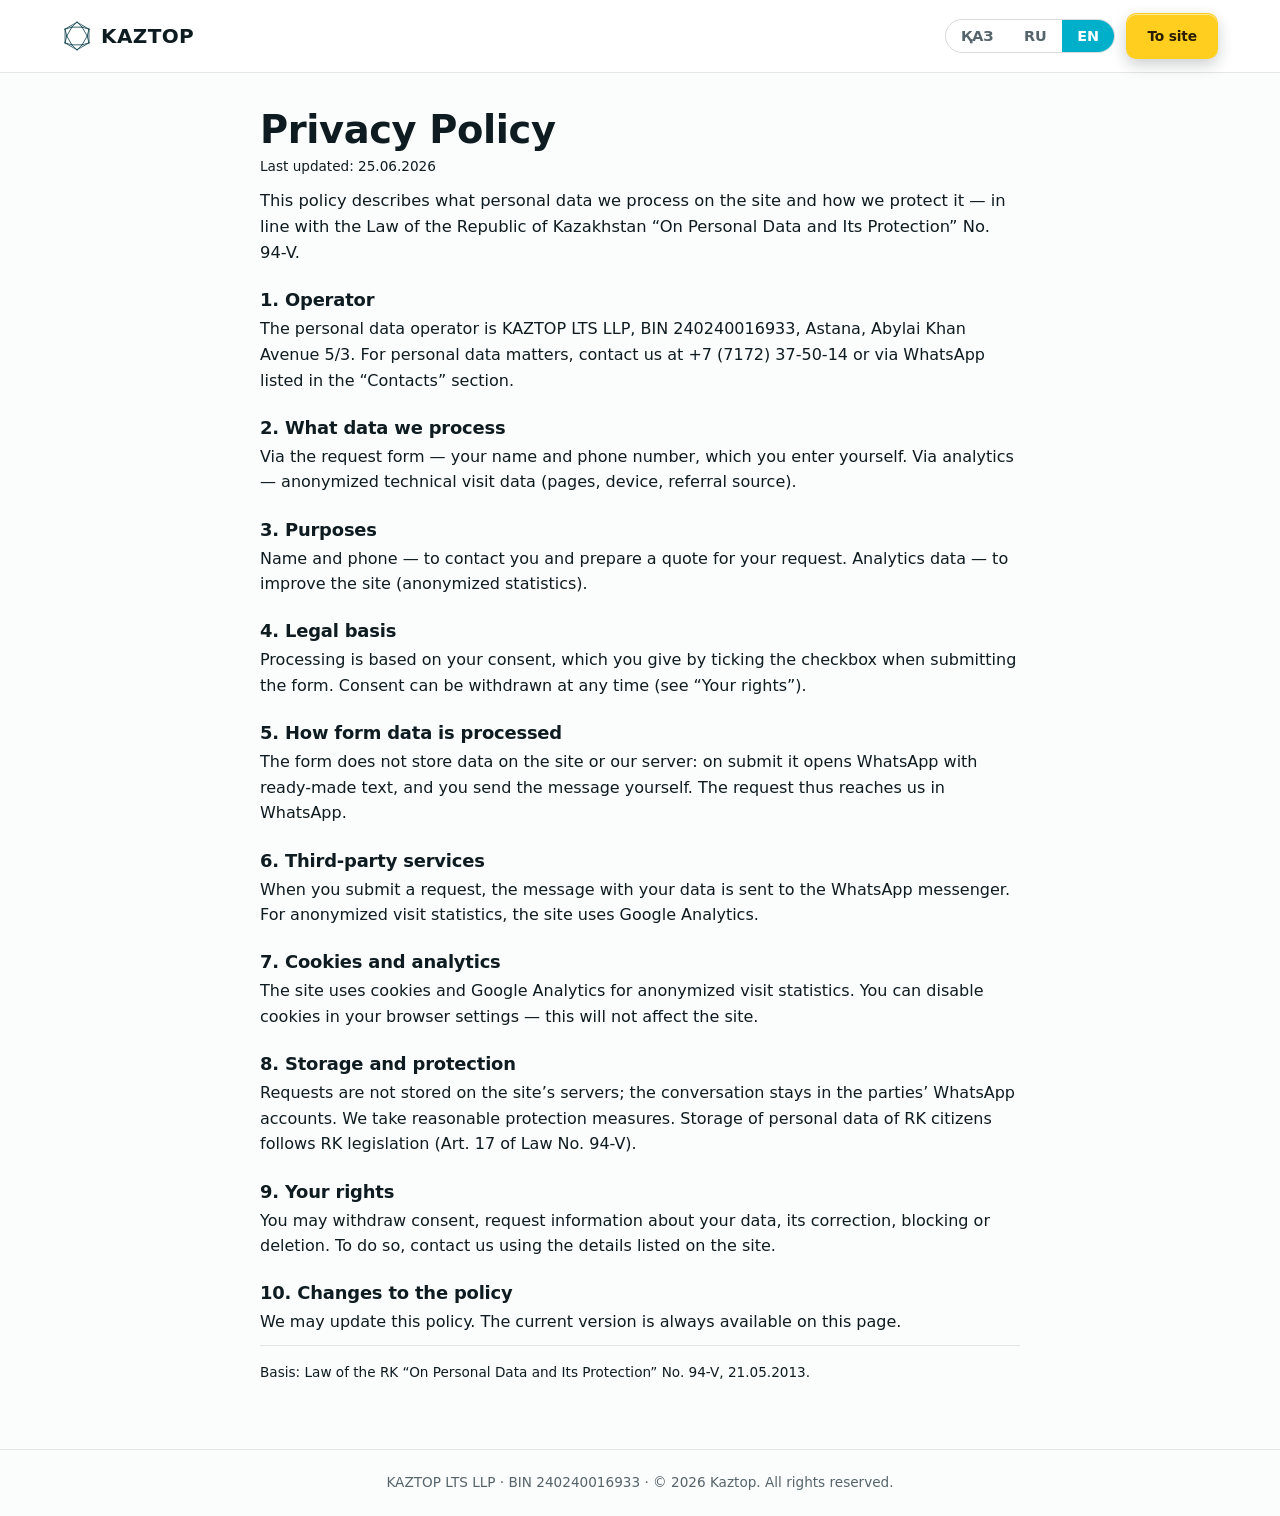
==== commit 1e373f0b: "Client notes: basic RAL color circles, real objects with m², TOO requisites in privacy/footer Co-Aut" ====
--- a/privacy.html
+++ b/privacy.html
@@ -66,7 +66,7 @@
 
   <footer class="calc-footer">
     <div class="container">
-      <span data-i18n="footer.requisites">ИП Тойшибеков</span> · © <span id="year">2026</span> <span data-i18n="footer.rights">Kaztop. Все права защищены.</span>
+      <span data-i18n="footer.requisites">ТОО «КАЗТОП LTS» · БИН 240240016933</span> · © <span id="year">2026</span> <span data-i18n="footer.rights">Kaztop. Все права защищены.</span>
     </div>
   </footer>
 
--- a/assets/css/styles.css
+++ b/assets/css/styles.css
@@ -559,6 +559,12 @@
 .ral-grid::-webkit-scrollbar-track, .flake-grid::-webkit-scrollbar-track { background: rgba(255,255,255,0.1); border-radius: 999px; }
 .ral-grid::-webkit-scrollbar-thumb, .flake-grid::-webkit-scrollbar-thumb { background: var(--gold); border-radius: 999px; border: 2px solid transparent; background-clip: padding-box; }
 .ral-grid::-webkit-scrollbar-thumb:hover, .flake-grid::-webkit-scrollbar-thumb:hover { background: var(--gold-deep); background-clip: padding-box; }
+.ral-basic { display: flex; flex-wrap: wrap; gap: 1.1rem 1.4rem; min-height: 104px; margin-bottom: 0.4rem; }
+.ral-dot { display: flex; flex-direction: column; align-items: center; text-align: center; width: 72px; }
+.ral-dot__chip { width: 56px; height: 56px; border-radius: 50%; border: 1px solid rgba(255,255,255,0.35); box-shadow: 0 4px 12px rgba(0,0,0,0.28); }
+.ral-dot__code { font-family: var(--font-display); font-weight: 700; font-size: 0.72rem; color: var(--on-dark); margin-top: 0.4rem; }
+.ral-dot__name { font-size: 0.7rem; color: var(--on-dark-muted); line-height: 1.2; }
+@media (min-width: 680px) { .ral-dot__chip { width: 64px; height: 64px; } .ral-dot { width: 80px; } }
 .ral-swatch { flex: 0 0 132px; scroll-snap-align: start; display: flex; flex-direction: column; gap: 0.15rem; }
 .ral-swatch__chip { display: block; height: 76px; border-radius: var(--radius-sm); border: 1px solid var(--line-dark); }
 .ral-swatch__code { font-family: var(--font-display); font-weight: 700; font-size: 0.78rem; color: var(--on-dark); margin-top: 0.3rem; }
@@ -620,8 +626,13 @@
 .obj-named { display: flex; flex-direction: column; gap: 0.2rem; padding: 0.9rem 1.1rem; border: 1px solid var(--line-dark); border-radius: var(--radius-sm); background: rgba(255,255,255,0.04); }
 .obj-named__name { color: var(--on-dark); font-weight: 600; font-size: 0.95rem; line-height: 1.3; }
 .obj-named__city { color: var(--on-dark-muted); font-size: 0.8rem; }
+.obj-named__meta { color: var(--gold); font-size: 0.78rem; font-weight: 600; margin-top: 0.15rem; }
 @media (min-width: 640px) { .objects-grid--named { grid-template-columns: 1fr 1fr; } }
 @media (min-width: 1000px) { .objects-grid--named { grid-template-columns: 1fr 1fr 1fr; } }
+.objects-list__label { font-family: var(--font-display); font-size: 1.05rem; color: var(--on-dark); margin: 2.2rem 0 1rem; }
+.objects-list { display: grid; grid-template-columns: 1fr; gap: 0.75rem; min-height: 80px; }
+@media (min-width: 640px) { .objects-list { grid-template-columns: 1fr 1fr; } }
+@media (min-width: 1000px) { .objects-list { grid-template-columns: 1fr 1fr 1fr 1fr; } }
 
 /* ============ Каталог систем — карточки с фото + «Подробнее» ============ */
 .systems-grid { display: grid; grid-template-columns: 1fr; gap: 1rem; align-items: start; }
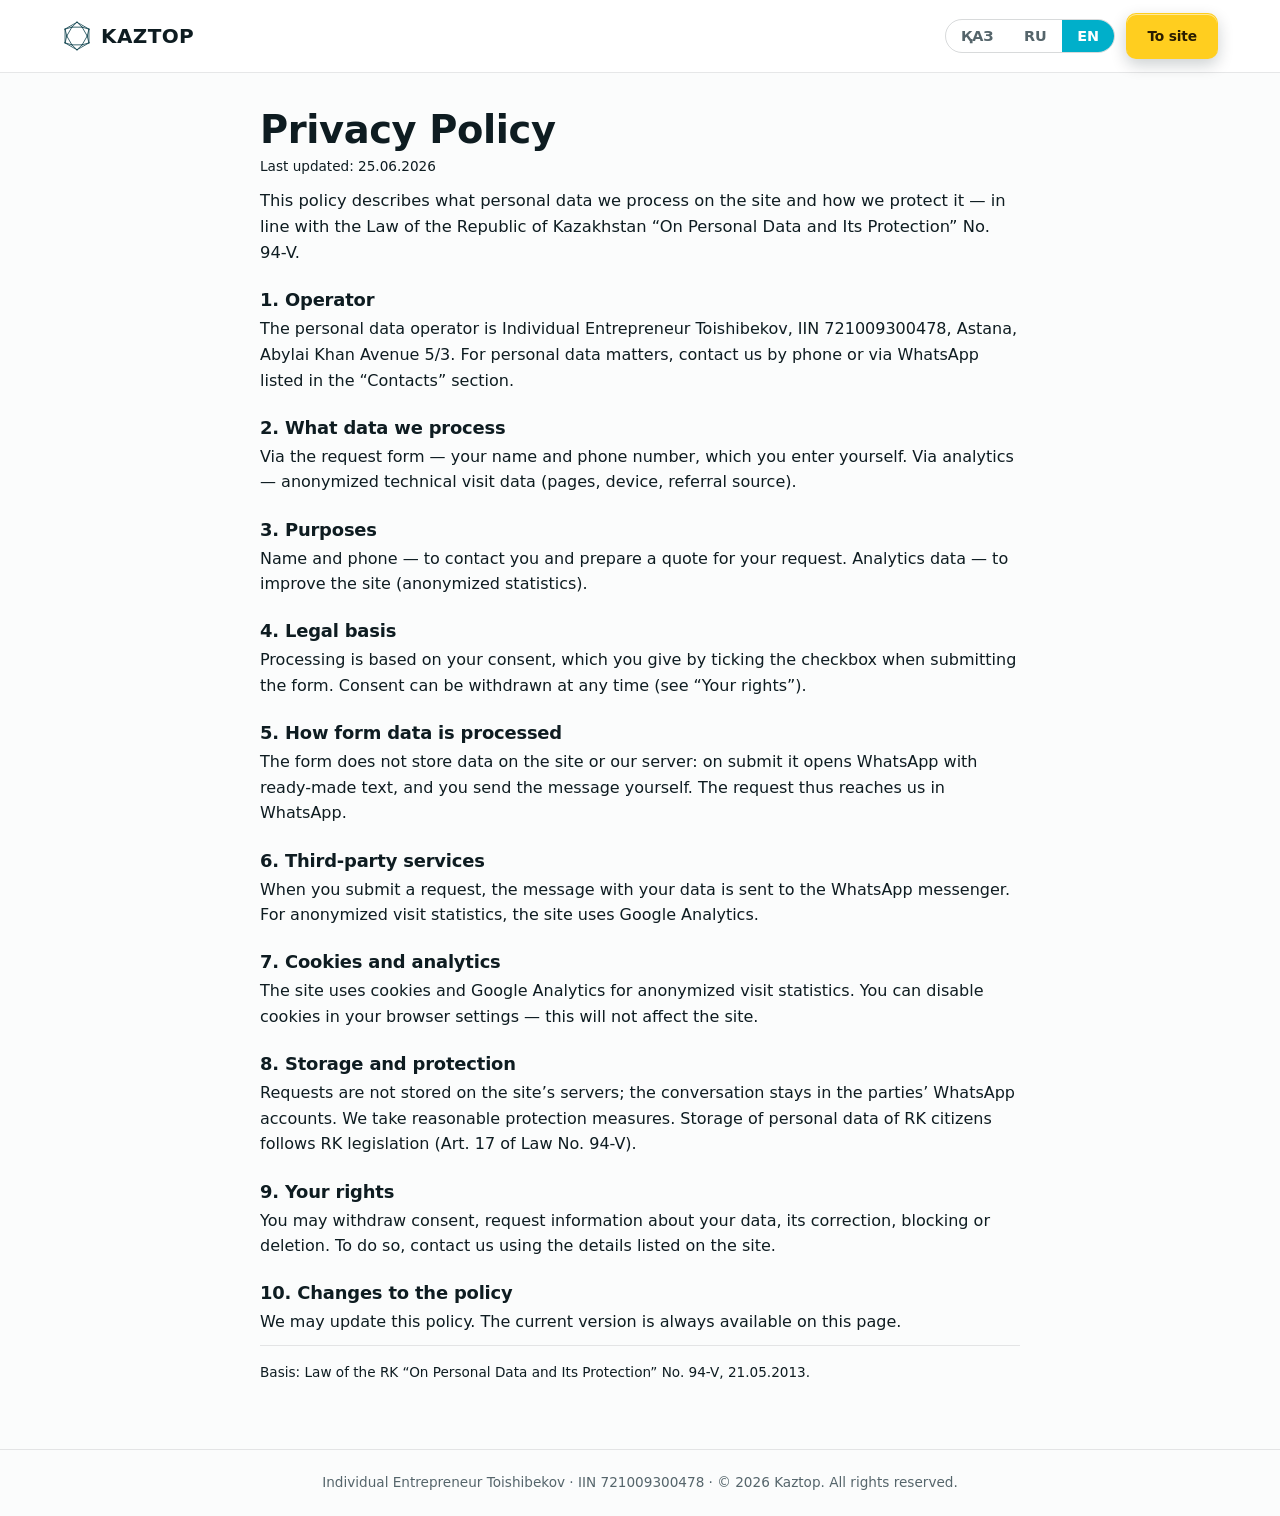
==== commit 129a606b: "Operator: switch site requisites from TOO to IP Toishibekov (privacy + footer) Co-Authored-By: Claud" ====
--- a/privacy.html
+++ b/privacy.html
@@ -66,7 +66,7 @@
 
   <footer class="calc-footer">
     <div class="container">
-      <span data-i18n="footer.requisites">ТОО «КАЗТОП LTS» · БИН 240240016933</span> · © <span id="year">2026</span> <span data-i18n="footer.rights">Kaztop. Все права защищены.</span>
+      <span data-i18n="footer.requisites">ИП Тойшибеков · ИИН 721009300478</span> · © <span id="year">2026</span> <span data-i18n="footer.rights">Kaztop. Все права защищены.</span>
     </div>
   </footer>
 
--- a/assets/css/styles.css
+++ b/assets/css/styles.css
@@ -550,21 +550,21 @@
 /* горизонтальная прокрутка палитры (RAL + флоки) */
 .ral-grid { min-height: 116px; }
 .flake-grid { min-height: 150px; }
-.ral-grid, .flake-grid {
+.ral-grid, .flake-grid, .ral-basic {
   display: flex; flex-wrap: nowrap; gap: 0.8rem; overflow-x: auto; overflow-y: hidden;
   padding-bottom: 1.1rem; -webkit-overflow-scrolling: touch;
   scrollbar-width: auto; scrollbar-color: var(--gold) rgba(255,255,255,0.1);
 }
-.ral-grid::-webkit-scrollbar, .flake-grid::-webkit-scrollbar { height: 12px; }
-.ral-grid::-webkit-scrollbar-track, .flake-grid::-webkit-scrollbar-track { background: rgba(255,255,255,0.1); border-radius: 999px; }
-.ral-grid::-webkit-scrollbar-thumb, .flake-grid::-webkit-scrollbar-thumb { background: var(--gold); border-radius: 999px; border: 2px solid transparent; background-clip: padding-box; }
-.ral-grid::-webkit-scrollbar-thumb:hover, .flake-grid::-webkit-scrollbar-thumb:hover { background: var(--gold-deep); background-clip: padding-box; }
-.ral-basic { display: flex; flex-wrap: wrap; gap: 1.1rem 1.4rem; min-height: 104px; margin-bottom: 0.4rem; }
-.ral-dot { display: flex; flex-direction: column; align-items: center; text-align: center; width: 72px; }
+.ral-grid::-webkit-scrollbar, .flake-grid::-webkit-scrollbar, .ral-basic::-webkit-scrollbar { height: 12px; }
+.ral-grid::-webkit-scrollbar-track, .flake-grid::-webkit-scrollbar-track, .ral-basic::-webkit-scrollbar-track { background: rgba(255,255,255,0.1); border-radius: 999px; }
+.ral-grid::-webkit-scrollbar-thumb, .flake-grid::-webkit-scrollbar-thumb, .ral-basic::-webkit-scrollbar-thumb { background: var(--gold); border-radius: 999px; border: 2px solid transparent; background-clip: padding-box; }
+.ral-grid::-webkit-scrollbar-thumb:hover, .flake-grid::-webkit-scrollbar-thumb:hover, .ral-basic::-webkit-scrollbar-thumb:hover { background: var(--gold-deep); background-clip: padding-box; }
+.ral-basic { min-height: 104px; gap: 1.2rem; }
+.ral-dot { flex: 0 0 72px; scroll-snap-align: start; display: flex; flex-direction: column; align-items: center; text-align: center; }
 .ral-dot__chip { width: 56px; height: 56px; border-radius: 50%; border: 1px solid rgba(255,255,255,0.35); box-shadow: 0 4px 12px rgba(0,0,0,0.28); }
 .ral-dot__code { font-family: var(--font-display); font-weight: 700; font-size: 0.72rem; color: var(--on-dark); margin-top: 0.4rem; }
 .ral-dot__name { font-size: 0.7rem; color: var(--on-dark-muted); line-height: 1.2; }
-@media (min-width: 680px) { .ral-dot__chip { width: 64px; height: 64px; } .ral-dot { width: 80px; } }
+@media (min-width: 680px) { .ral-dot__chip { width: 64px; height: 64px; } .ral-dot { flex-basis: 80px; } }
 .ral-swatch { flex: 0 0 132px; scroll-snap-align: start; display: flex; flex-direction: column; gap: 0.15rem; }
 .ral-swatch__chip { display: block; height: 76px; border-radius: var(--radius-sm); border: 1px solid var(--line-dark); }
 .ral-swatch__code { font-family: var(--font-display); font-weight: 700; font-size: 0.78rem; color: var(--on-dark); margin-top: 0.3rem; }
@@ -622,17 +622,28 @@
 .objects-track .obj-tile { flex: 0 0 clamp(240px, 70vw, 360px); min-height: 240px; }
 
 /* реальные объекты — именованные карточки (на тёмной секции) */
-.objects-grid--named { display: grid; grid-template-columns: 1fr; gap: 0.75rem; }
-.obj-named { display: flex; flex-direction: column; gap: 0.2rem; padding: 0.9rem 1.1rem; border: 1px solid var(--line-dark); border-radius: var(--radius-sm); background: rgba(255,255,255,0.04); }
-.obj-named__name { color: var(--on-dark); font-weight: 600; font-size: 0.95rem; line-height: 1.3; }
+#objects-more { margin-top: 1.6rem; }
+.objects-more-wrap[hidden] { display: none; }
+.objects-list__label { font-family: var(--font-display); font-size: 1.05rem; color: var(--on-dark); margin: 1.6rem 0 0.8rem; }
+/* компактная таблица-строки с внутренним скроллом */
+.objects-list {
+  display: flex; flex-direction: column;
+  max-height: 320px; overflow-y: auto; -webkit-overflow-scrolling: touch;
+  border: 1px solid var(--line-dark); border-radius: var(--radius-sm);
+  background: rgba(255,255,255,0.04);
+  scrollbar-width: thin; scrollbar-color: var(--gold) rgba(255,255,255,0.1);
+}
+.objects-list::-webkit-scrollbar { width: 10px; }
+.objects-list::-webkit-scrollbar-track { background: rgba(255,255,255,0.08); border-radius: 999px; }
+.objects-list::-webkit-scrollbar-thumb { background: var(--gold); border-radius: 999px; border: 2px solid transparent; background-clip: padding-box; }
+.obj-named {
+  display: flex; flex-wrap: wrap; align-items: baseline; gap: 0.2rem 0.9rem;
+  padding: 0.7rem 1rem; border-bottom: 1px solid var(--line-dark);
+}
+.obj-named:last-child { border-bottom: none; }
+.obj-named__name { color: var(--on-dark); font-weight: 600; font-size: 0.92rem; line-height: 1.3; flex: 1 1 55%; }
 .obj-named__city { color: var(--on-dark-muted); font-size: 0.8rem; }
-.obj-named__meta { color: var(--gold); font-size: 0.78rem; font-weight: 600; margin-top: 0.15rem; }
-@media (min-width: 640px) { .objects-grid--named { grid-template-columns: 1fr 1fr; } }
-@media (min-width: 1000px) { .objects-grid--named { grid-template-columns: 1fr 1fr 1fr; } }
-.objects-list__label { font-family: var(--font-display); font-size: 1.05rem; color: var(--on-dark); margin: 2.2rem 0 1rem; }
-.objects-list { display: grid; grid-template-columns: 1fr; gap: 0.75rem; min-height: 80px; }
-@media (min-width: 640px) { .objects-list { grid-template-columns: 1fr 1fr; } }
-@media (min-width: 1000px) { .objects-list { grid-template-columns: 1fr 1fr 1fr 1fr; } }
+.obj-named__meta { color: var(--gold); font-size: 0.78rem; font-weight: 600; white-space: nowrap; margin-left: auto; }
 
 /* ============ Каталог систем — карточки с фото + «Подробнее» ============ */
 .systems-grid { display: grid; grid-template-columns: 1fr; gap: 1rem; align-items: start; }
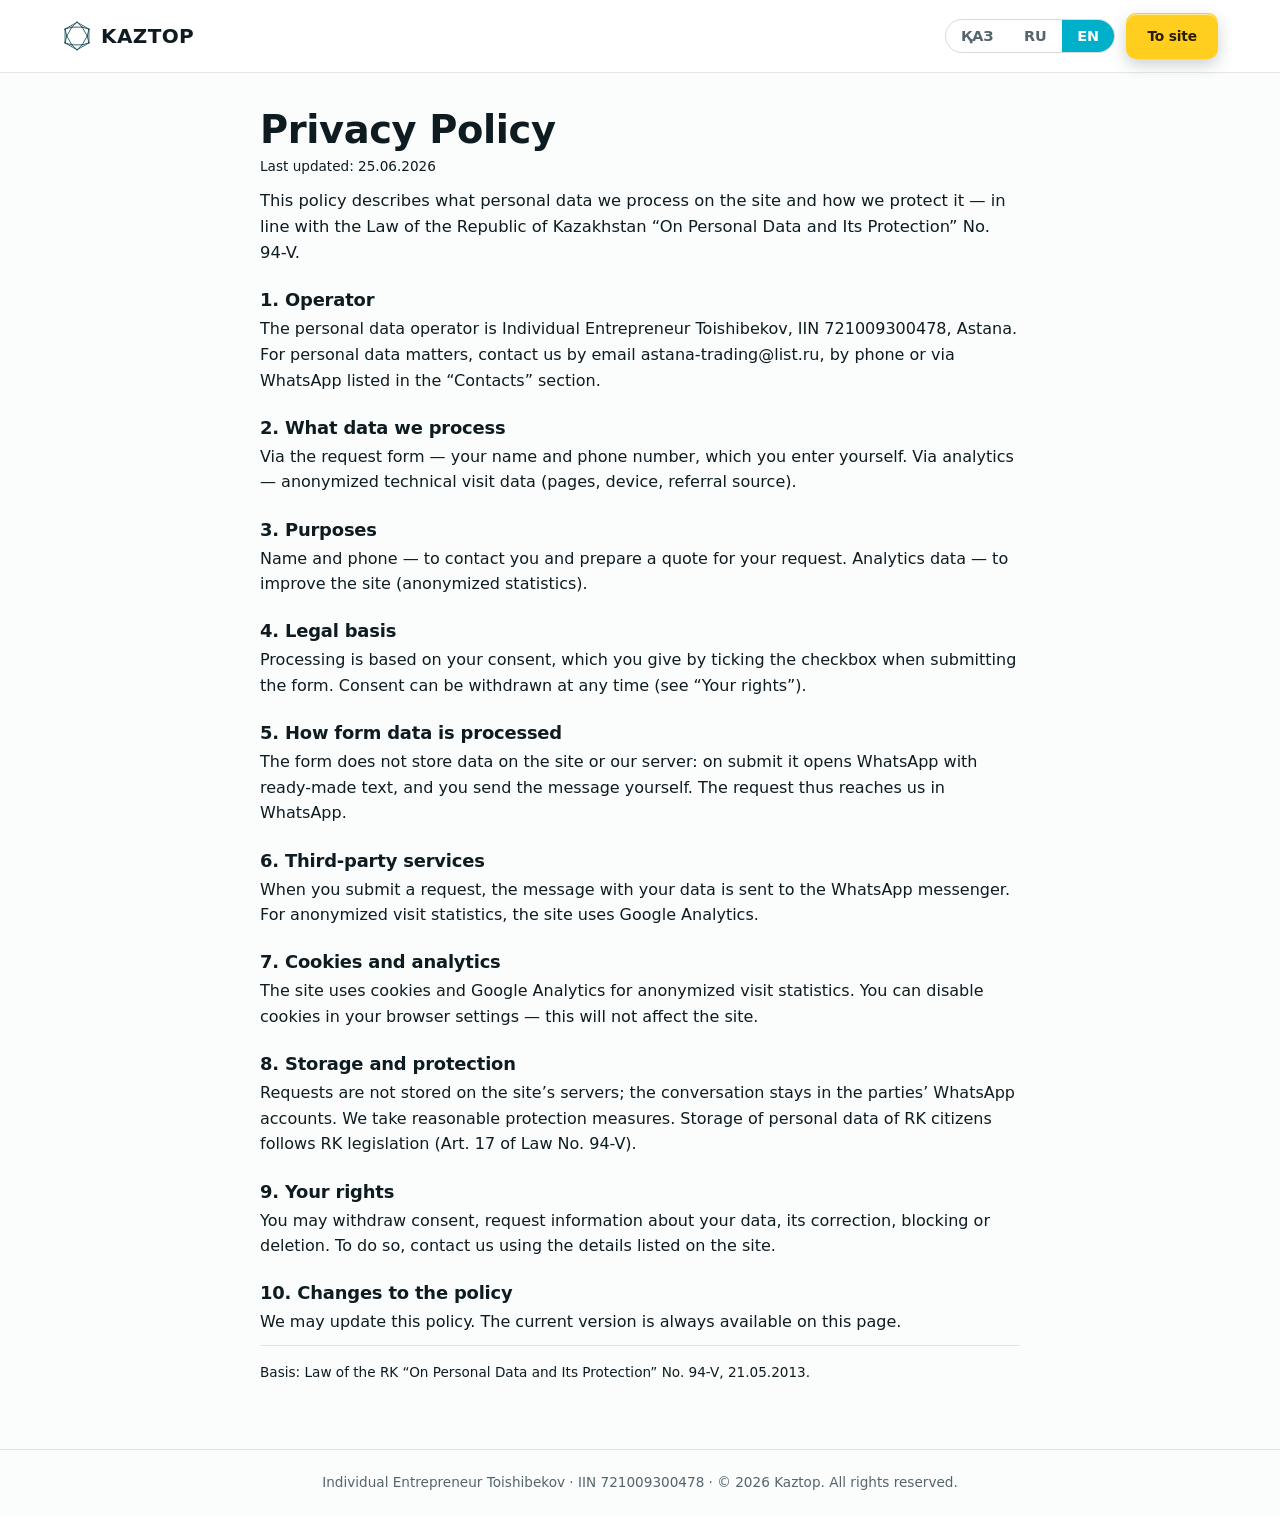
==== commit 8eea9ff5: "Analytics: add guarded Yandex.Metrika (webvisor) alongside GA + CSP for mc.yandex.ru Co-Authored-By:" ====
--- a/privacy.html
+++ b/privacy.html
@@ -3,7 +3,7 @@
 <head>
   <meta charset="UTF-8" />
   <meta name="viewport" content="width=device-width, initial-scale=1.0" />
-  <meta http-equiv="Content-Security-Policy" content="default-src 'self'; script-src 'self' https://www.googletagmanager.com; style-src 'self' 'unsafe-inline' https://fonts.googleapis.com; font-src 'self' https://fonts.gstatic.com; img-src 'self' data: https://www.google-analytics.com; connect-src 'self' https://www.google-analytics.com https://*.analytics.google.com; object-src 'none'; base-uri 'self'; form-action 'self' https://wa.me" />
+  <meta http-equiv="Content-Security-Policy" content="default-src 'self'; script-src 'self' https://www.googletagmanager.com https://mc.yandex.ru; style-src 'self' 'unsafe-inline' https://fonts.googleapis.com; font-src 'self' https://fonts.gstatic.com; img-src 'self' data: https://www.google-analytics.com https://mc.yandex.ru https://mc.yandex.com; connect-src 'self' https://www.google-analytics.com https://*.analytics.google.com https://mc.yandex.ru; frame-src https://mc.yandex.ru; object-src 'none'; base-uri 'self'; form-action 'self' https://wa.me" />
   <meta name="referrer" content="strict-origin-when-cross-origin" />
   <meta name="robots" content="noindex" />
   <title data-i18n="privacy.meta_title">Политика конфиденциальности — Kaztop</title>
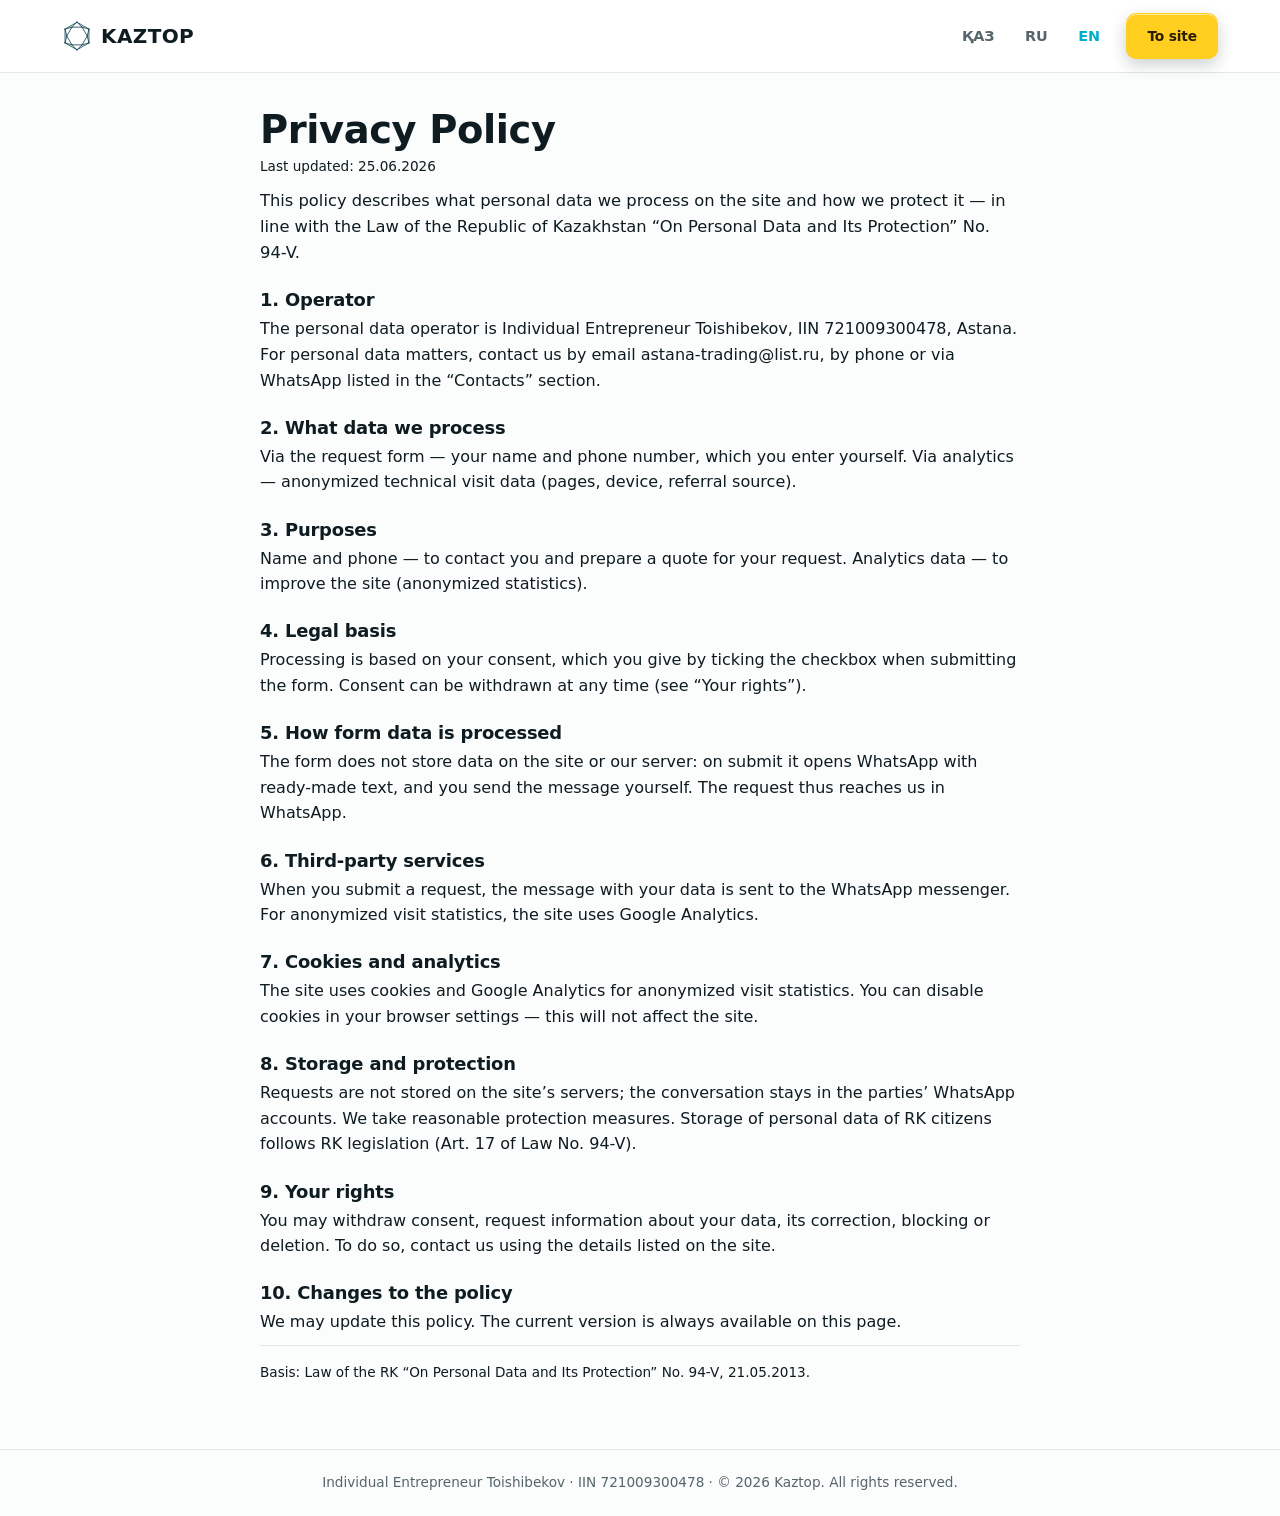
==== commit 88eb7efb: "Fonts: unify on Manrope for display+body (consistent across KK/RU/EN), drop Unbounded Co-Authored-By" ====
--- a/privacy.html
+++ b/privacy.html
@@ -3,14 +3,14 @@
 <head>
   <meta charset="UTF-8" />
   <meta name="viewport" content="width=device-width, initial-scale=1.0" />
-  <meta http-equiv="Content-Security-Policy" content="default-src 'self'; script-src 'self' https://www.googletagmanager.com https://mc.yandex.ru; style-src 'self' 'unsafe-inline' https://fonts.googleapis.com; font-src 'self' https://fonts.gstatic.com; img-src 'self' data: https://www.google-analytics.com https://mc.yandex.ru https://mc.yandex.com; connect-src 'self' https://www.google-analytics.com https://*.analytics.google.com https://mc.yandex.ru; frame-src https://mc.yandex.ru; object-src 'none'; base-uri 'self'; form-action 'self' https://wa.me" />
+  <meta http-equiv="Content-Security-Policy" content="default-src 'self'; script-src 'self' https://www.googletagmanager.com https://mc.yandex.ru; style-src 'self' 'unsafe-inline' https://fonts.googleapis.com; font-src 'self' https://fonts.gstatic.com; img-src 'self' data: https://*.google-analytics.com https://mc.yandex.ru https://mc.yandex.com; connect-src 'self' https://*.google-analytics.com https://*.analytics.google.com https://www.googletagmanager.com https://mc.yandex.ru; frame-src https://mc.yandex.ru; object-src 'none'; base-uri 'self'; form-action 'self' https://wa.me" />
   <meta name="referrer" content="strict-origin-when-cross-origin" />
   <meta name="robots" content="noindex" />
   <title data-i18n="privacy.meta_title">Политика конфиденциальности — Kaztop</title>
   <link rel="icon" type="image/svg+xml" href="assets/img/favicon.svg" />
   <link rel="preconnect" href="https://fonts.googleapis.com" />
   <link rel="preconnect" href="https://fonts.gstatic.com" crossorigin />
-  <link rel="stylesheet" href="https://fonts.googleapis.com/css2?family=Manrope:wght@400;500;600;700&family=Unbounded:wght@600;700;800&display=swap" />
+  <link rel="stylesheet" href="https://fonts.googleapis.com/css2?family=Manrope:wght@400;500;600;700;800&display=swap" />
   <link rel="stylesheet" href="assets/css/styles.css" />
 </head>
 <body class="calc-page">
--- a/assets/css/styles.css
+++ b/assets/css/styles.css
@@ -50,7 +50,7 @@
   --shadow:    0 22px 55px rgba(14, 28, 33, 0.14);
   --shadow-dark: 0 30px 70px rgba(0, 0, 0, 0.55);
 
-  --font-display: "Unbounded", "Segoe UI", system-ui, -apple-system, sans-serif;
+  --font-display: "Manrope", "Segoe UI", system-ui, -apple-system, "Helvetica Neue", Arial, sans-serif;
   --font-body: "Manrope", "Segoe UI", system-ui, -apple-system, "Helvetica Neue", Arial, sans-serif;
 
   --header-h: 72px;
@@ -132,32 +132,33 @@
 .site-header[data-state="top"] .nav a:hover { color: var(--gold); }
 .site-header[data-state="top"] .nav-toggle span { background: #fff; }
 .site-header[data-state="top"] .lang-btn { color: rgba(255,255,255,0.72); }
-.site-header[data-state="top"] .lang-switch { border-color: rgba(255,255,255,0.3); }
-.site-header[data-state="top"] .nav-toggle { border-color: rgba(255,255,255,0.3); }
+.site-header[data-state="top"] .lang-btn.is-active { color: var(--kz); }
+.site-header[data-state="top"] .lang-switch { background: transparent; }
+.site-header[data-state="top"] .nav-toggle { background: transparent; }
 .site-header[data-state="scrolled"] {
   background: rgba(255, 255, 255, 0.88); backdrop-filter: blur(14px);
   border-bottom-color: var(--line); box-shadow: var(--shadow-sm);
 }
-.header__inner { width: 100%; display: flex; align-items: center; justify-content: space-between; gap: 1rem; }
-.brand { display: inline-flex; align-items: center; gap: 9px; }
+.header__inner { width: 100%; display: flex; align-items: center; justify-content: space-between; gap: 1rem; flex-wrap: nowrap; }
+.brand { display: inline-flex; align-items: center; gap: 9px; flex-shrink: 0; }
 .brand__logo { width: 30px; height: 30px; flex: none; color: var(--text); }
 .site-header[data-state="top"] .brand__logo { color: #fff; }
 .footer__brand .brand__logo { color: #fff; }
-.brand__mark { font-family: var(--font-display); font-weight: 800; letter-spacing: 0.02em; font-size: 1.25rem; color: var(--text); }
+.brand__mark { font-family: var(--font-display); font-weight: 800; letter-spacing: 0.02em; font-size: clamp(1.05rem, 4.2vw, 1.25rem); color: var(--text); white-space: nowrap; }
 .brand__dot { width: 9px; height: 9px; border-radius: 50%; background: var(--gold); box-shadow: 0 0 0 3px rgba(254, 197, 12, 0.25); }
 
 .nav { display: none; gap: 1.15rem; font-size: 0.9rem; font-weight: 600; }
 .nav a { color: var(--muted); transition: color 0.15s ease; white-space: nowrap; }
 .nav a:hover { color: var(--kz); }
 
-.header__actions { display: flex; align-items: center; gap: 0.6rem; }
+.header__actions { display: flex; align-items: center; gap: 0.6rem; flex-shrink: 0; flex-wrap: nowrap; }
 /* на мобайле звонок, WhatsApp и Instagram дублируются плавающей панелью — прячем (место под «бургер») */
 .header__actions .header__call, .header__actions .header__wa, .header__actions .header__ig { display: none; }
-.lang-switch { display: inline-flex; border: 1px solid var(--line-strong); border-radius: 999px; overflow: hidden; }
-.lang-btn { background: transparent; border: 0; color: var(--muted); font-family: var(--font-display); padding: 0.52rem 0.95rem; font-size: 0.9rem; font-weight: 700; cursor: pointer; transition: background 0.15s ease, color 0.15s ease; }
-.lang-btn.is-active { background: var(--kz); color: #fff; }
-
-.nav-toggle { display: inline-flex; flex-direction: column; justify-content: center; gap: 4px; width: 42px; height: 42px; border: 1px solid var(--line-strong); border-radius: 11px; background: transparent; cursor: pointer; }
+.lang-switch { display: inline-flex; align-items: stretch; height: 40px; flex: none; background: transparent; border-radius: 999px; overflow: hidden; }
+.lang-btn { display: inline-flex; align-items: center; background: transparent; border: 0; color: var(--muted); font-family: var(--font-display); padding: 0 clamp(0.55rem, 2.4vw, 0.95rem); font-size: clamp(0.78rem, 2.6vw, 0.9rem); font-weight: 700; cursor: pointer; transition: background 0.15s ease, color 0.15s ease; }
+.lang-btn.is-active { background: transparent; color: var(--kz); }
+
+.nav-toggle { display: inline-flex; flex: none; flex-direction: column; justify-content: center; gap: 4px; width: 40px; height: 40px; border: 0; border-radius: 12px; background: transparent; cursor: pointer; }
 .nav-toggle span { display: block; height: 2px; width: 18px; margin: 0 auto; background: var(--text); border-radius: 2px; }
 .header__actions .btn--sm { display: none; }
 
@@ -458,11 +459,7 @@
    Responsive
    ========================================================= */
 @media (max-width: 400px) {
-  .brand__mark { font-size: 1.02rem; }
-  .icon-btn { width: 38px; height: 38px; }
-  .header__actions { gap: 0.3rem; }
-  .lang-btn { padding: 0.46rem 0.5rem; font-size: 0.76rem; }
-  .nav-toggle { width: 38px; }
+  .header__actions { gap: 0.4rem; }
 }
 @media (min-width: 680px) {
   .grid--2 { grid-template-columns: 1fr 1fr; }
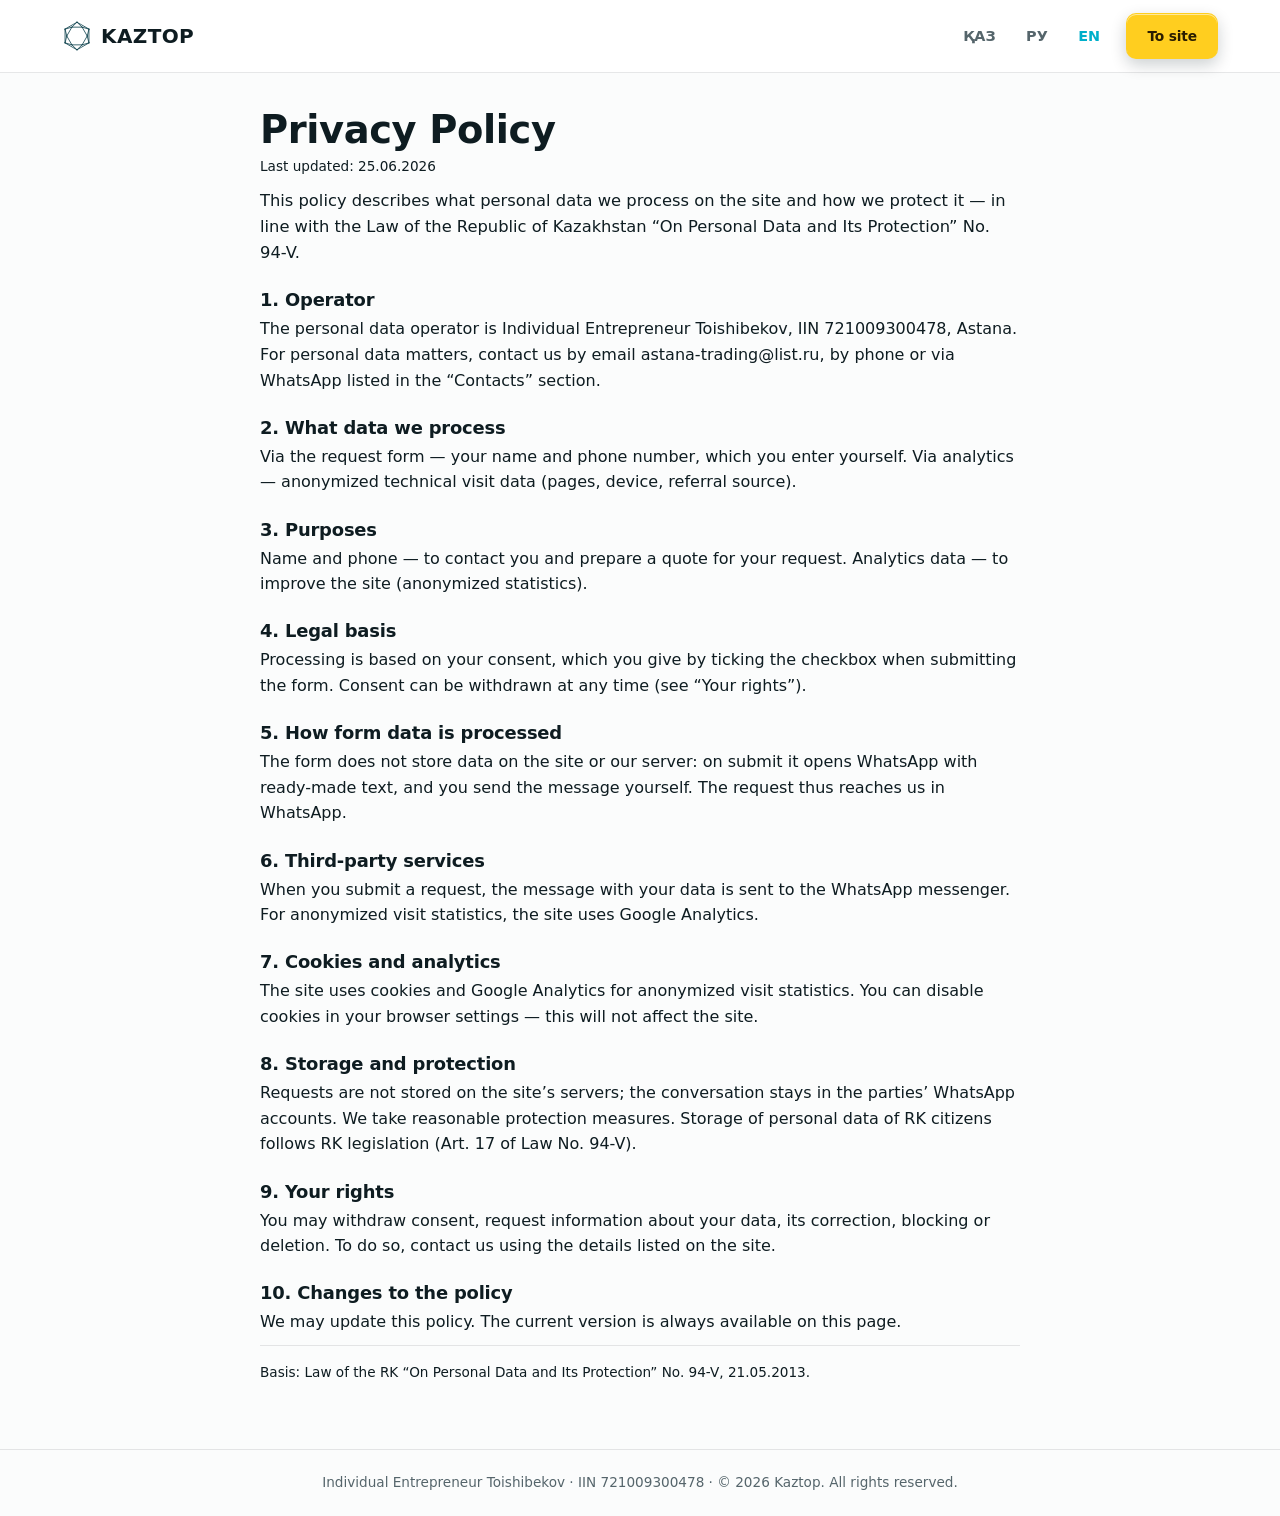
==== commit f26071c4: "Lang switch: RU label -> РУ (Cyrillic, consistent with ҚАЗ) Co-Authored-By: Claude Opus 4.8 <noreply" ====
--- a/privacy.html
+++ b/privacy.html
@@ -23,7 +23,7 @@
       <div class="calc-header__right">
         <div class="lang-switch" role="group" aria-label="Язык / Тіл">
           <button type="button" class="lang-btn" data-lang="kk">ҚАЗ</button>
-          <button type="button" class="lang-btn" data-lang="ru">RU</button>
+          <button type="button" class="lang-btn" data-lang="ru">РУ</button>
           <button type="button" class="lang-btn" data-lang="en">EN</button>
         </div>
         <a class="btn btn--accent btn--sm" href="index.html" data-i18n="calc.back">На сайт</a>
--- a/assets/css/styles.css
+++ b/assets/css/styles.css
@@ -1,7 +1,7 @@
 /* =========================================================
    Kaztop — premium B2B landing (v3, "editorial")
    Palette: teal + gold accents (NOT state symbolics — see note below).
-   Fonts: Unbounded (display) + Manrope (body).
+   Fonts: Manrope (display + body) — единый шрифт для KK/RU/EN.
    Mobile-first. Tested targets: 360px, 1440px.
 
    ФИРМЕННАЯ ПАЛИТРА = осознанно цвета флага РК: флаговая бирюза + золото-
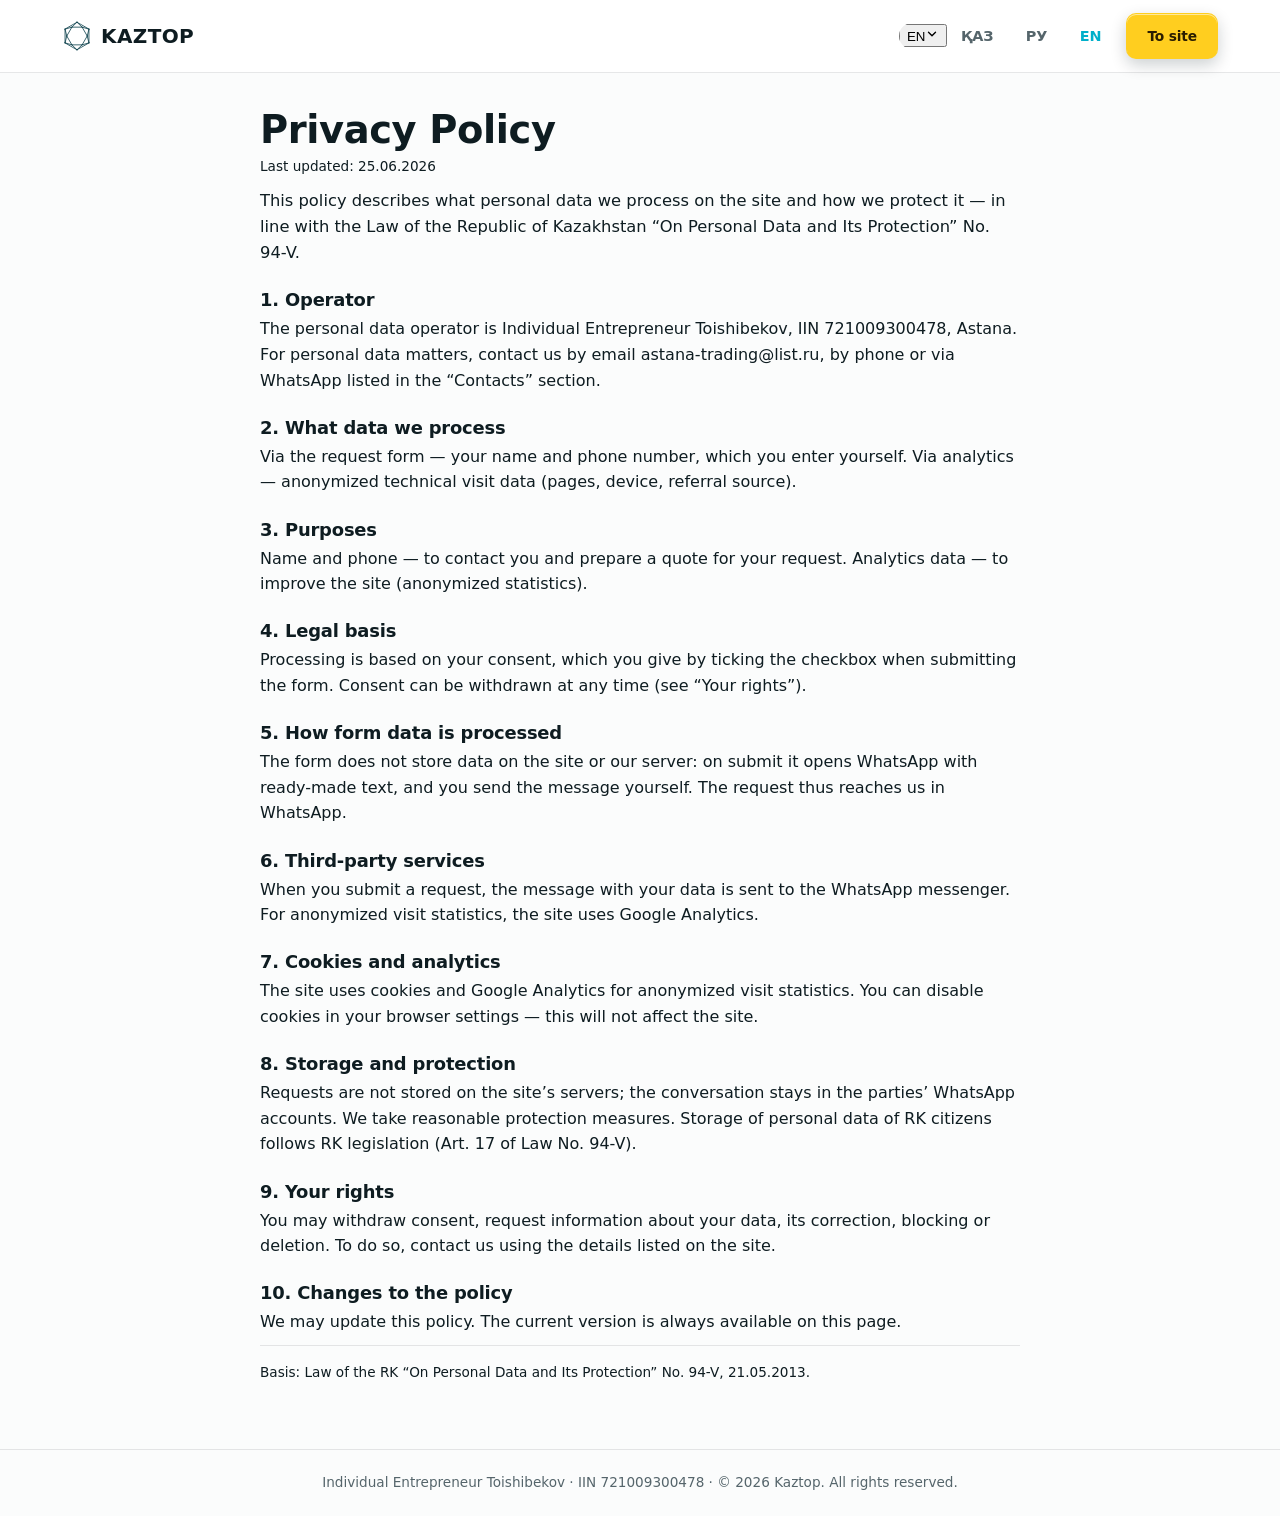
==== commit b1a2a123: "Lang switch: collapsible borderless button (current lang + dropdown), close on select/outside/Esc Co" ====
--- a/privacy.html
+++ b/privacy.html
@@ -22,9 +22,10 @@
       </a>
       <div class="calc-header__right">
         <div class="lang-switch" role="group" aria-label="Язык / Тіл">
-          <button type="button" class="lang-btn" data-lang="kk">ҚАЗ</button>
+          <button type="button" class="lang-current" aria-haspopup="listbox" aria-expanded="false" aria-label="Язык / Тіл"><span class="lang-current__label">РУ</span><svg class="lang-current__chev" viewBox="0 0 24 24" width="14" height="14" fill="none" stroke="currentColor" stroke-width="2.4" stroke-linecap="round" stroke-linejoin="round" aria-hidden="true"><path d="M6 9l6 6 6-6"/></svg></button>
+          <div class="lang-menu"><button type="button" class="lang-btn" data-lang="kk">ҚАЗ</button>
           <button type="button" class="lang-btn" data-lang="ru">РУ</button>
-          <button type="button" class="lang-btn" data-lang="en">EN</button>
+          <button type="button" class="lang-btn" data-lang="en">EN</button></div>
         </div>
         <a class="btn btn--accent btn--sm" href="index.html" data-i18n="calc.back">На сайт</a>
       </div>
--- a/assets/css/styles.css
+++ b/assets/css/styles.css
@@ -154,8 +154,8 @@
 .header__actions { display: flex; align-items: center; gap: 0.6rem; flex-shrink: 0; flex-wrap: nowrap; }
 /* на мобайле звонок, WhatsApp и Instagram дублируются плавающей панелью — прячем (место под «бургер») */
 .header__actions .header__call, .header__actions .header__wa, .header__actions .header__ig { display: none; }
-.lang-switch { display: inline-flex; align-items: stretch; height: 40px; flex: none; background: transparent; border-radius: 999px; overflow: hidden; }
-.lang-btn { display: inline-flex; align-items: center; background: transparent; border: 0; color: var(--muted); font-family: var(--font-display); padding: 0 clamp(0.55rem, 2.4vw, 0.95rem); font-size: clamp(0.78rem, 2.6vw, 0.9rem); font-weight: 700; cursor: pointer; transition: background 0.15s ease, color 0.15s ease; }
+.lang-switch { display: inline-flex; align-items: center; flex: none; background: transparent; border-radius: 999px; overflow: hidden; }
+.lang-btn { display: inline-flex; align-items: center; background: transparent; border: 0; color: var(--muted); font-family: var(--font-display); line-height: 1; padding: 0.35rem clamp(0.4rem, 2vw, 0.85rem); font-size: 0.9rem; font-weight: 700; cursor: pointer; transition: background 0.15s ease, color 0.15s ease; }
 .lang-btn.is-active { background: transparent; color: var(--kz); }
 
 .nav-toggle { display: inline-flex; flex: none; flex-direction: column; justify-content: center; gap: 4px; width: 40px; height: 40px; border: 0; border-radius: 12px; background: transparent; cursor: pointer; }
@@ -167,9 +167,9 @@
 
 /* ---------- Hero ---------- */
 .hero {
-  position: relative; min-height: clamp(520px, 86svh, 720px); display: flex; align-items: center;
+  position: relative; min-height: clamp(520px, 86svh, 720px); display: flex; align-items: center; align-items: safe center;
   background: var(--kz-deep); color: var(--on-dark); overflow: hidden;
-  padding: calc(var(--header-h) + 1rem) 0 2.2rem;
+  padding: calc(var(--header-h) + 2.2rem) 0 2.2rem;
 }
 .hero__bg {
   position: absolute; inset: 0; z-index: 0;
@@ -479,7 +479,6 @@
 @media (min-width: 1180px) {
   .nav { display: flex; }
   .nav-toggle { display: none; }
-  .header__actions .btn--sm { display: inline-flex; }
 }
 @media (prefers-reduced-motion: reduce) {
   * { scroll-behavior: auto !important; transition: none !important; animation: none !important; }
@@ -645,7 +644,7 @@
 /* ============ Каталог систем — карточки с фото + «Подробнее» ============ */
 .systems-grid { display: grid; grid-template-columns: 1fr; gap: 1rem; align-items: start; }
 @media (min-width: 760px) { .systems-grid { grid-template-columns: 1fr 1fr; } }
-.type-card { background: var(--surface); border: 1px solid var(--line); border-radius: var(--radius); overflow: hidden; box-shadow: var(--shadow-sm); display: flex; flex-direction: column; transition: border-color 0.18s ease, box-shadow 0.18s ease; }
+.type-card { background: var(--surface); border: 1px solid var(--line); border-radius: var(--radius); overflow: hidden; box-shadow: var(--shadow-sm); display: flex; flex-direction: column; transition: border-color 0.18s ease, box-shadow 0.18s ease; scroll-margin-top: calc(var(--header-h) + 12px); }
 .type-card:hover { box-shadow: var(--shadow); border-color: rgba(0, 175, 202, 0.4); }
 .type-card.is-open { border-color: rgba(0, 175, 202, 0.45); box-shadow: var(--shadow); }
 /* медиа с текстом поверх фото */
@@ -661,6 +660,8 @@
 .type-card.is-open .type-card__toggle .acc-chev { transform: rotate(180deg); }
 .type-card__extra { display: none; flex-direction: column; gap: 0.7rem; margin-top: 0.85rem; padding-top: 0.85rem; border-top: 1px solid var(--line); animation: acc-reveal 0.28s ease; }
 .type-card.is-open .type-card__extra { display: flex; }
+.type-card__collapse { align-self: flex-start; margin-top: 0.2rem; background: transparent; border: 0; color: var(--muted); font-family: var(--font-display); font-weight: 600; font-size: 0.82rem; cursor: pointer; padding: 0.4rem 1.25rem; text-decoration: underline; text-underline-offset: 3px; }
+.type-card__collapse:hover { color: var(--kz); }
 @keyframes acc-reveal { from { opacity: 0; transform: translateY(-6px); } to { opacity: 1; transform: none; } }
 .acc-cta { align-self: flex-start; margin-top: 0.5rem; text-decoration: none; }
 
